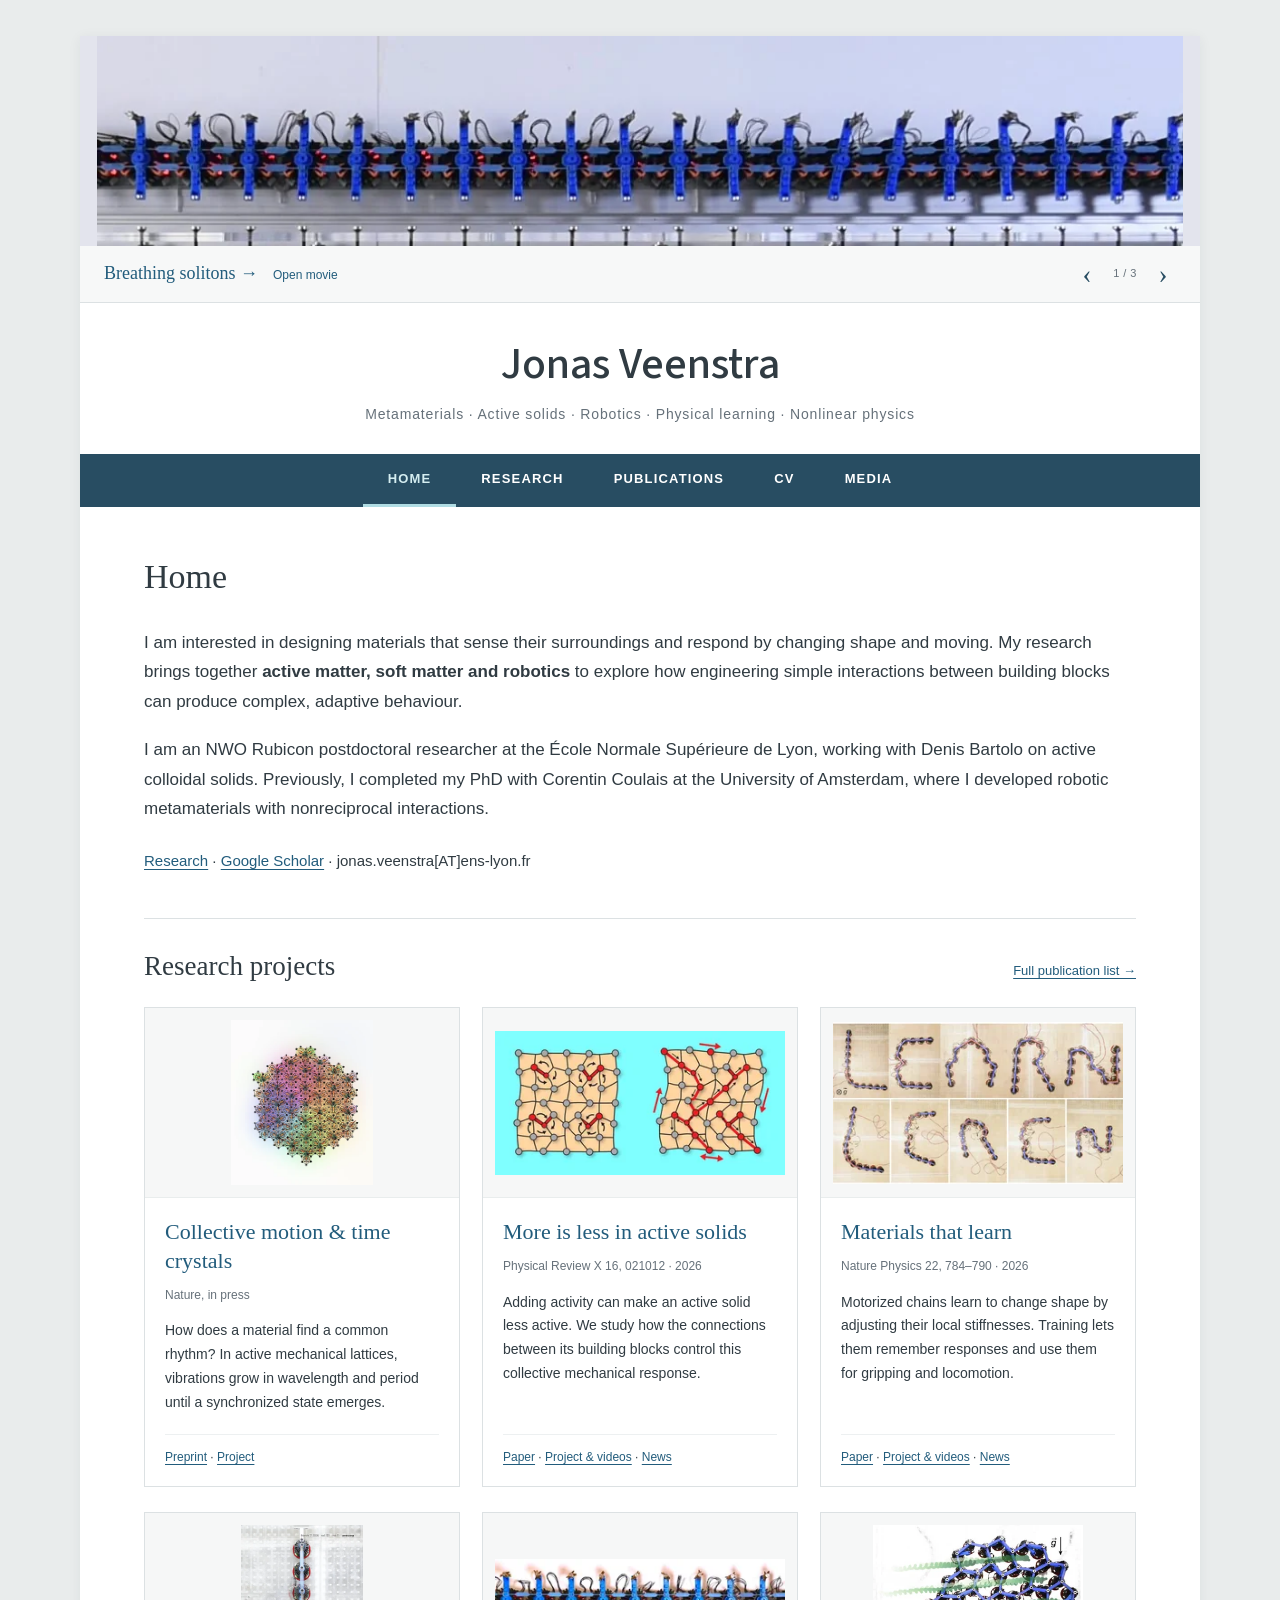
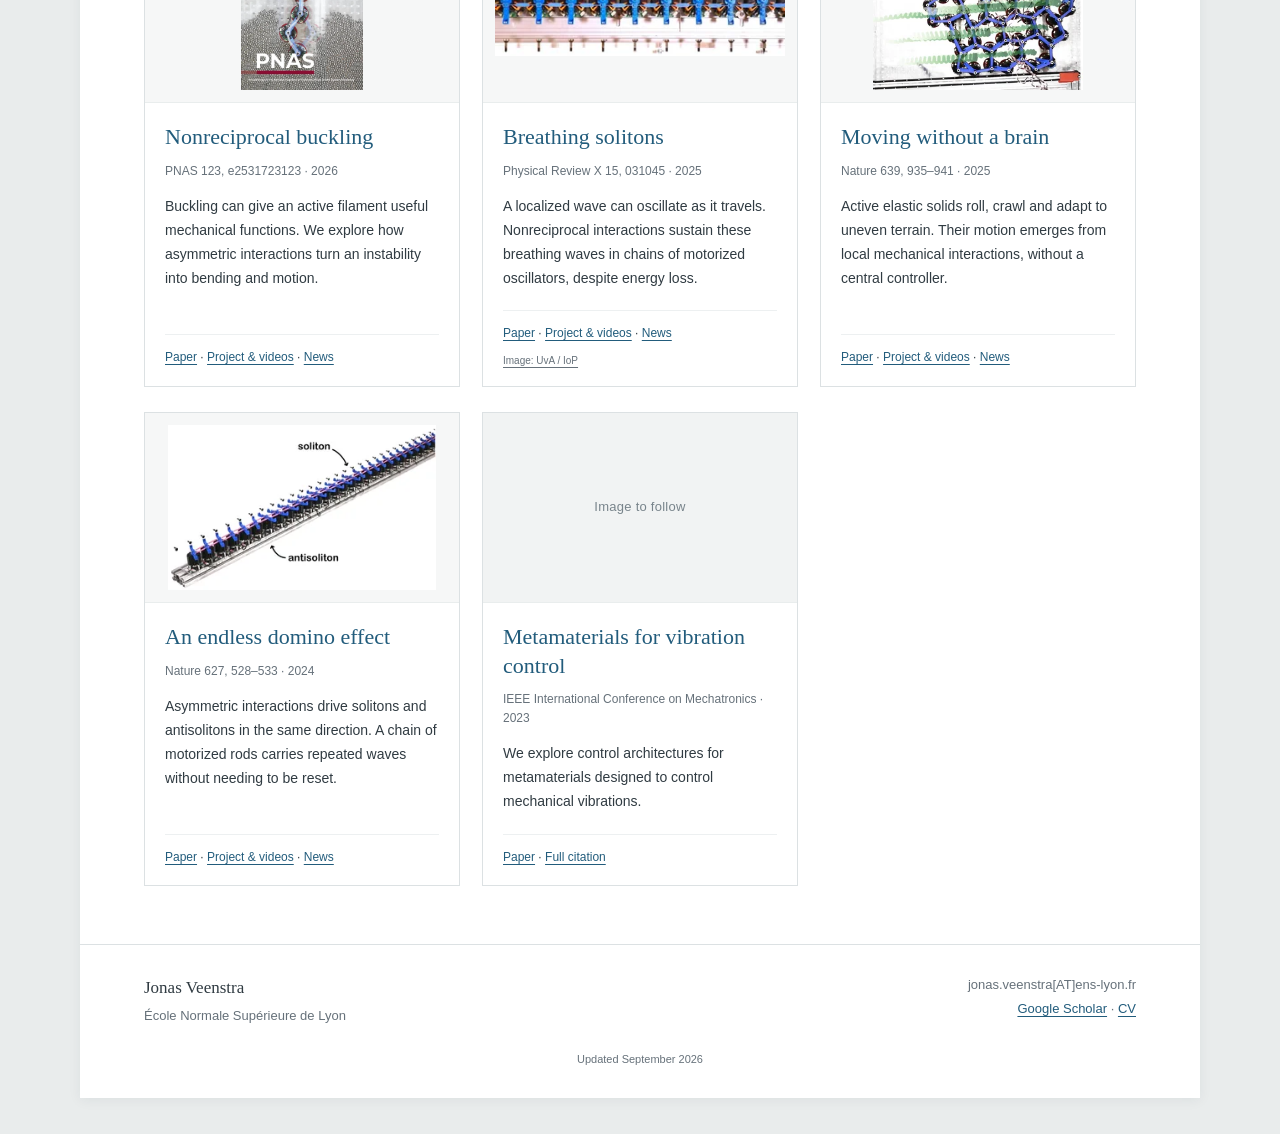
==== index.html @ e503fff6 "Tighten and sharpen wave banner movie" ====
<!doctype html>
<html lang="en"><head><meta charset="utf-8"><meta name="viewport" content="width=device-width, initial-scale=1">
<title>Home | Jonas Veenstra</title><meta name="description" content="Jonas Veenstra is a physicist studying active matter, robotic metamaterials and nonlinear dynamics at ENS de Lyon.">
<meta name="theme-color" content="#284d62"><link rel="icon" href="assets/favicon.svg" type="image/svg+xml">
<link rel="stylesheet" href="style.css?v=1c53dc3c79d3"><script src="site.js?v=1a8204d009c3" defer></script></head>
<body><a class="skip-link" href="#main">Skip to content</a><div class="site">
<header><div class="project-banner" role="region" aria-roledescription="carousel" aria-label="Featured research" data-interval="12000">
      <div class="banner-slides" id="banner-slides" aria-live="off"><figure class="banner-slide" data-project="breathers" role="group" aria-roledescription="slide" aria-label="1 of 3: Breathing solitons">
          <div class="banner-media banner-media--wave"><img src="assets/thumbnails/banners/breathing-wave-right-1076.webp?v=4c392d113205" alt="A breathing wave travelling to the right along a chain of blue motorized rods" loading="eager"><video class="banner-video" data-src="assets/banners/breathing-wave-right.mp4?v=f2841c7b9583" muted loop playsinline preload="none" poster="assets/thumbnails/banners/breathing-wave-right-1076.webp?v=4c392d113205" aria-hidden="true" tabindex="-1"></video></div>
          <figcaption><a href="research.html#breathers">Breathing solitons</a><span aria-hidden="true"> →</span><a href="assets/banners/breathing-wave-right.mp4?v=f2841c7b9583" class="banner-file">Open movie</a></figcaption>
        </figure><figure class="banner-slide" data-project="time-crystals" role="group" aria-roledescription="slide" aria-label="2 of 3: Collective motion &amp; time crystals" hidden>
          <div class="banner-media banner-media--cover"><img src="assets/thumbnails/banners/wave-coarsening-trimmed-1120.webp?v=98ebcd9443e7" alt="Waves of collective deformation moving across an illuminated active lattice" loading="lazy"><video class="banner-video" data-src="assets/banners/wave-coarsening-trimmed.mp4?v=a3f402a8755f" muted loop playsinline preload="none" poster="assets/thumbnails/banners/wave-coarsening-trimmed-1120.webp?v=98ebcd9443e7" aria-hidden="true" tabindex="-1"></video></div>
          <figcaption><a href="research.html#time-crystals">Collective motion &amp; time crystals</a><span aria-hidden="true"> →</span><a href="assets/banners/wave-coarsening-trimmed.mp4?v=a3f402a8755f" class="banner-file">Open movie</a></figcaption>
        </figure><figure class="banner-slide" data-project="locomotion" role="group" aria-roledescription="slide" aria-label="3 of 3: Adaptive locomotion of active solids" hidden>
          <div class="banner-media banner-media--cover"><img src="assets/thumbnails/banners/active-solid-negative-1120.webp?v=6f1ea42bc66b" alt="Compression of a two-dimensional active elastic lattice with negative nonreciprocity" loading="lazy"><video class="banner-video" data-src="assets/banners/active-solid-negative.mp4?v=6a26c4208b7d" muted loop playsinline preload="none" poster="assets/thumbnails/banners/active-solid-negative-1120.webp?v=6f1ea42bc66b" aria-hidden="true" tabindex="-1"></video></div>
          <figcaption><a href="research.html#locomotion">Adaptive locomotion of active solids</a><span aria-hidden="true"> →</span><a href="assets/banners/active-solid-negative.mp4?v=6a26c4208b7d" class="banner-file">Open movie</a></figcaption>
        </figure></div>
      <div class="banner-controls" hidden>
        <button class="banner-previous" type="button" aria-label="Previous research banner">‹</button>
        <span class="banner-count" aria-hidden="true">1 / 3</span>
        <button class="banner-next" type="button" aria-label="Next research banner">›</button>
      </div>
    </div><div class="identity"><a class="site-title" href="index.html">Jonas Veenstra</a><p>Metamaterials · Active solids · Robotics · Physical learning · Nonlinear physics</p>
<div class="font-preview" hidden role="group" aria-labelledby="font-preview-label">
<p id="font-preview-label">Choose a font to preview your name</p>
<div class="font-options">
<button type="button" data-font-option="source-sans-3" aria-pressed="true"><span class="font-sample">Jonas Veenstra</span><span class="font-label">Source Sans 3 · Clean sans</span></button>
<button type="button" data-font-option="manrope" aria-pressed="false"><span class="font-sample">Jonas Veenstra</span><span class="font-label">Manrope · Geometric sans</span></button>
<button type="button" data-font-option="lora" aria-pressed="false"><span class="font-sample">Jonas Veenstra</span><span class="font-label">Lora · Contemporary serif</span></button>
</div></div></div>
<nav aria-label="Main navigation"><a href="index.html" aria-current="page">Home</a><a href="research.html">Research</a><a href="publications.html">Publications</a><a href="cv.html">CV</a><a href="media.html">Media</a></nav></header>
<main id="main" tabindex="-1"><h1>Home</h1><div class="intro">
<p data-edition-text="introduction">I am interested in designing materials that sense their surroundings and respond by changing shape and moving. My research brings together <strong>active matter, soft matter and robotics</strong> to explore how engineering simple interactions between building blocks can produce complex, adaptive behaviour.</p>
<p>I am an NWO Rubicon postdoctoral researcher at the École Normale Supérieure de Lyon, working with Denis Bartolo on active colloidal solids. Previously, I completed my PhD with Corentin Coulais at the University of Amsterdam, where I developed robotic metamaterials with nonreciprocal interactions.</p>
<p class="inline-links"><a href="research.html">Research</a> · <a href="https://scholar.google.com/citations?user=sE3V6EUAAAAJ&amp;hl=en">Google Scholar</a> · <span class="contact-email">jonas.veenstra[AT]ens-lyon.fr</span></p></div>
<section class="home-research" id="projects" aria-labelledby="projects-heading"><div class="projects-heading"><h2 id="projects-heading">Research projects</h2><p><a href="publications.html">Full publication list →</a></p></div><div class="project-tiles"><article class="project-tile" aria-labelledby="tile-time-crystals">
          <div class="project-tile-image"><img alt="An experimental active lattice with coloured illumination" loading="lazy" decoding="async" src="assets/thumbnails/time-crystal-320.webp?v=6c1e91f1b118" srcset="assets/thumbnails/time-crystal-320.webp?v=6c1e91f1b118 320w, assets/thumbnails/time-crystal-640.webp?v=80c811ac9583 640w" sizes="(max-width: 560px) calc(100vw - 72px), (max-width: 800px) calc((100vw - 134px) / 2), (max-width: 1000px) calc((100vw - 202px) / 2), 290px" width="1038" height="1202"></div><div class="project-tile-content">
            <h3 id="tile-time-crystals"><a href="research.html#time-crystals">Collective motion &amp; time crystals</a></h3>
            <p class="project-tile-venue">Nature, in press</p>
            <p class="project-tile-summary">How does a material find a common rhythm? In active mechanical lattices, vibrations grow in wavelength and period until a synchronized state emerges.</p>
            <div class="project-tile-footer"><p class="project-tile-links"><a href="https://arxiv.org/abs/2508.20052">Preprint</a><span aria-hidden="true"> · </span><a href="research.html#time-crystals">Project</a></p></div>
          </div></article><article class="project-tile" aria-labelledby="tile-connectivity">
          <div class="project-tile-image"><img alt="Two elastic networks with different arrangements of active connections" loading="lazy" decoding="async" src="assets/thumbnails/connectivity-320.webp?v=67d8f92da219" srcset="assets/thumbnails/connectivity-320.webp?v=67d8f92da219 320w, assets/thumbnails/connectivity-640.webp?v=f64f15166ea6 640w" sizes="(max-width: 560px) calc(100vw - 72px), (max-width: 800px) calc((100vw - 134px) / 2), (max-width: 1000px) calc((100vw - 202px) / 2), 290px" width="1000" height="494"></div><div class="project-tile-content">
            <h3 id="tile-connectivity"><a href="research.html#connectivity">More is less in active solids</a></h3>
            <p class="project-tile-venue">Physical Review X 16, 021012 · 2026</p>
            <p class="project-tile-summary">Adding activity can make an active solid less active. We study how the connections between its building blocks control this collective mechanical response.</p>
            <div class="project-tile-footer"><p class="project-tile-links"><a href="https://doi.org/10.1103/flhb-kjyd">Paper</a><span aria-hidden="true"> · </span><a href="research.html#connectivity">Project &amp; videos</a><span aria-hidden="true"> · </span><a href="https://physics.aps.org/articles/v19/49">News</a></p></div>
          </div></article><article class="project-tile" aria-labelledby="tile-learning">
          <div class="project-tile-image"><img alt="Motorized chains trained to form the letters in LEARN" loading="lazy" decoding="async" src="assets/thumbnails/learning-320.webp?v=35b6fd316eeb" srcset="assets/thumbnails/learning-320.webp?v=35b6fd316eeb 320w, assets/thumbnails/learning-640.webp?v=5d6ec0f39a06 640w" sizes="(max-width: 560px) calc(100vw - 72px), (max-width: 800px) calc((100vw - 134px) / 2), (max-width: 1000px) calc((100vw - 202px) / 2), 290px" width="1834" height="1028"></div><div class="project-tile-content">
            <h3 id="tile-learning"><a href="research.html#learning">Materials that learn</a></h3>
            <p class="project-tile-venue">Nature Physics 22, 784–790 · 2026</p>
            <p class="project-tile-summary">Motorized chains learn to change shape by adjusting their local stiffnesses. Training lets them remember responses and use them for gripping and locomotion.</p>
            <div class="project-tile-footer"><p class="project-tile-links"><a href="https://www.nature.com/articles/s41567-026-03226-2">Paper</a><span aria-hidden="true"> · </span><a href="research.html#learning">Project &amp; videos</a><span aria-hidden="true"> · </span><a href="https://iop.uva.nl/content/news/2026/04/materials-that-learn-to-change-shape.html">News</a></p></div>
          </div></article><article class="project-tile" aria-labelledby="tile-filaments">
          <div class="project-tile-image"><img alt="PNAS cover showing a motorized filament moving through ball bearings" loading="lazy" decoding="async" src="assets/thumbnails/filaments-320.webp?v=9f6accb31b4f" srcset="assets/thumbnails/filaments-320.webp?v=9f6accb31b4f 320w, assets/thumbnails/filaments-640.webp?v=1902469bf232 640w" sizes="(max-width: 560px) calc(100vw - 72px), (max-width: 800px) calc((100vw - 134px) / 2), (max-width: 1000px) calc((100vw - 202px) / 2), 290px" width="807" height="1088"></div><div class="project-tile-content">
            <h3 id="tile-filaments"><a href="research.html#filaments">Nonreciprocal buckling</a></h3>
            <p class="project-tile-venue">PNAS 123, e2531723123 · 2026</p>
            <p class="project-tile-summary">Buckling can give an active filament useful mechanical functions. We explore how asymmetric interactions turn an instability into bending and motion.</p>
            <div class="project-tile-footer"><p class="project-tile-links"><a href="https://www.pnas.org/doi/10.1073/pnas.2531723123">Paper</a><span aria-hidden="true"> · </span><a href="research.html#filaments">Project &amp; videos</a><span aria-hidden="true"> · </span><a href="https://www.uva.nl/en/shared-content/subsites/institute-of-physics/en/news/2026/04/materials---but-not-as-we-know-them.html">News</a></p></div>
          </div></article><article class="project-tile" aria-labelledby="tile-breathers">
          <div class="project-tile-image"><img alt="Close-up of blue motorized oscillators coupled by elastic bands" loading="lazy" decoding="async" src="assets/thumbnails/projects/breathers-oscillators-320.webp?v=586ec770f4ed" srcset="assets/thumbnails/projects/breathers-oscillators-320.webp?v=586ec770f4ed 320w, assets/thumbnails/projects/breathers-oscillators-640.webp?v=e9a306cfba60 640w" sizes="(max-width: 560px) calc(100vw - 72px), (max-width: 800px) calc((100vw - 134px) / 2), (max-width: 1000px) calc((100vw - 202px) / 2), 290px" width="1200" height="402"></div><div class="project-tile-content">
            <h3 id="tile-breathers"><a href="research.html#breathers">Breathing solitons</a></h3>
            <p class="project-tile-venue">Physical Review X 15, 031045 · 2025</p>
            <p class="project-tile-summary">A localized wave can oscillate as it travels. Nonreciprocal interactions sustain these breathing waves in chains of motorized oscillators, despite energy loss.</p>
            <div class="project-tile-footer"><p class="project-tile-links"><a href="https://doi.org/10.1103/nrv2-9h8z">Paper</a><span aria-hidden="true"> · </span><a href="research.html#breathers">Project &amp; videos</a><span aria-hidden="true"> · </span><a href="https://iop.uva.nl/content/news/2025/08/the-wave-that-keeps-on-breathing.html">News</a></p><p class="project-tile-credit"><a href="https://iop.uva.nl/content/news/2025/08/the-wave-that-keeps-on-breathing.html">Image: UvA / IoP</a></p></div>
          </div></article><article class="project-tile" aria-labelledby="tile-locomotion">
          <div class="project-tile-image"><img alt="An active elastic lattice rolling on a treadmill" loading="lazy" decoding="async" src="assets/thumbnails/locomotion-320.webp?v=0b27184128f4" srcset="assets/thumbnails/locomotion-320.webp?v=0b27184128f4 320w, assets/thumbnails/locomotion-640.webp?v=d2872f48b293 640w" sizes="(max-width: 560px) calc(100vw - 72px), (max-width: 800px) calc((100vw - 134px) / 2), (max-width: 1000px) calc((100vw - 202px) / 2), 290px" width="1188" height="936"></div><div class="project-tile-content">
            <h3 id="tile-locomotion"><a href="research.html#locomotion">Moving without a brain</a></h3>
            <p class="project-tile-venue">Nature 639, 935–941 · 2025</p>
            <p class="project-tile-summary">Active elastic solids roll, crawl and adapt to uneven terrain. Their motion emerges from local mechanical interactions, without a central controller.</p>
            <div class="project-tile-footer"><p class="project-tile-links"><a href="https://www.nature.com/articles/s41586-025-08646-3">Paper</a><span aria-hidden="true"> · </span><a href="research.html#locomotion">Project &amp; videos</a><span aria-hidden="true"> · </span><a href="https://www.uva.nl/en/shared-content/subsites/institute-of-physics/en/news/2025/03/odd-objects-that-adapt-and-move-without-a-brain.html">News</a></p></div>
          </div></article><article class="project-tile" aria-labelledby="tile-solitons">
          <div class="project-tile-image"><img alt="An angled mechanical chain supporting a soliton and an antisoliton" loading="lazy" decoding="async" src="assets/thumbnails/solitons-320.webp?v=86b304f82339" srcset="assets/thumbnails/solitons-320.webp?v=86b304f82339 320w, assets/thumbnails/solitons-640.webp?v=4370d4c3da9c 640w" sizes="(max-width: 560px) calc(100vw - 72px), (max-width: 800px) calc((100vw - 134px) / 2), (max-width: 1000px) calc((100vw - 202px) / 2), 290px" width="2270" height="1394"></div><div class="project-tile-content">
            <h3 id="tile-solitons"><a href="research.html#solitons">An endless domino effect</a></h3>
            <p class="project-tile-venue">Nature 627, 528–533 · 2024</p>
            <p class="project-tile-summary">Asymmetric interactions drive solitons and antisolitons in the same direction. A chain of motorized rods carries repeated waves without needing to be reset.</p>
            <div class="project-tile-footer"><p class="project-tile-links"><a href="https://www.nature.com/articles/s41586-024-07097-6">Paper</a><span aria-hidden="true"> · </span><a href="research.html#solitons">Project &amp; videos</a><span aria-hidden="true"> · </span><a href="https://iop.uva.nl/content/news/2024/03/an-endless-domino-effect.html">News</a></p></div>
          </div></article><article class="project-tile" aria-labelledby="tile-vibration-control">
          <div class="project-tile-image project-tile-placeholder"><span>Image to follow</span></div><div class="project-tile-content">
            <h3 id="tile-vibration-control"><a href="publications.html#vibration-control">Metamaterials for vibration control</a></h3>
            <p class="project-tile-venue">IEEE International Conference on Mechatronics · 2023</p>
            <p class="project-tile-summary">We explore control architectures for metamaterials designed to control mechanical vibrations.</p>
            <div class="project-tile-footer"><p class="project-tile-links"><a href="https://doi.org/10.1109/ICM54990.2023.10101931">Paper</a><span aria-hidden="true"> · </span><a href="publications.html#vibration-control">Full citation</a></p></div>
          </div></article></div></section></main>
<footer><div><strong>Jonas Veenstra</strong><br>École Normale Supérieure de Lyon</div>
<div>jonas.veenstra[AT]ens-lyon.fr<br><a href="https://scholar.google.com/citations?user=sE3V6EUAAAAJ&amp;hl=en">Google Scholar</a> <span aria-hidden="true">·</span> <a href="cv.html">CV</a></div>
<p class="updated">Updated September 2026</p></footer></div></body></html>
---- style.css ----
:root{--ink:#303b42;--muted:#66717a;--blue:#284d62;--link:#225c7c;--line:#dce1e3;--paper:#fff;--surround:#e9ecec}
*{box-sizing:border-box}html{scroll-behavior:smooth}body{margin:0;background:var(--surround);color:var(--ink);font-family:Arial,Helvetica,sans-serif;font-size:17px;line-height:1.75}a{color:var(--link);text-underline-offset:3px;text-decoration-thickness:1px}a:hover{color:#153e55;text-decoration:underline}a:focus-visible,button:focus-visible,summary:focus-visible{outline:3px solid #d39645;outline-offset:5px}img{max-width:100%;height:auto}button{font:inherit;cursor:pointer}h1,h2,h3,h4{font-family:Georgia,'Times New Roman',serif;font-weight:400;line-height:1.3;color:var(--ink)}h1{font-size:34px;margin:0 0 28px}h2{font-size:27px;margin:0 0 22px}h3{font-size:21px;margin:0 0 10px}h4{font-size:18px}p{margin:0 0 18px}strong{font-weight:600}section{margin-top:44px}ul,ol{padding-left:24px}figure{margin:0}.site{max-width:1120px;margin:36px auto;background:var(--paper);box-shadow:0 2px 12px #142d3910}.identity{text-align:center;padding:33px 24px 27px}.site-title{font:42px/1.3 Georgia,'Times New Roman',serif;color:var(--ink);text-decoration:none}.identity p{font-size:14px;letter-spacing:.06em;color:var(--muted);margin:9px 0 0}.research-banner{height:180px;background:#fdfdfd url('assets/solitons.png') center 53%/100% auto no-repeat;border-bottom:1px solid #eff1f2}nav{display:flex;justify-content:center;gap:0;background:var(--blue);padding:0 20px}nav a{padding:14px 25px;color:#fff;text-decoration:none;font-size:13px;letter-spacing:.09em;text-transform:uppercase;font-weight:600;border-bottom:3px solid transparent}nav a:hover{color:#fff;background:#ffffff0d;text-decoration:none}nav a[aria-current=page]{border-bottom-color:#b0dce3;color:#d4edf0}main{padding:48px 64px 58px;min-height:480px}main:focus{outline:none}.intro{display:block}figcaption{font-size:12px;color:var(--muted);line-height:1.5;margin-top:9px}.inline-links{font-size:15px}.intro .inline-links{margin-top:24px}.home-research{padding-top:30px;border-top:1px solid var(--line)}.research-grid{display:grid;grid-template-columns:repeat(3,1fr);gap:28px}.research-grid img{width:100%;height:166px;object-fit:contain;display:block;margin-bottom:18px}.research-grid a{text-decoration:none}.research-grid h3{font-size:20px;color:var(--link)}.research-grid p{font-size:14px;line-height:1.65}.recent-list{list-style:none;padding:0}.recent-list li{padding:13px 0;border-bottom:1px solid var(--line);font-size:16px}.muted{color:var(--muted)}.small{font-size:14px}.lead{font-size:20px;line-height:1.65;max-width:800px}.jump-links{display:flex;flex-wrap:wrap;gap:8px 22px;padding:18px 0 28px;font-size:14px}.project{border-top:1px solid var(--line);padding-top:32px;margin-top:26px;scroll-margin-top:24px}.project-intro{display:grid;grid-template-columns:1fr 260px;gap:32px;align-items:start}.project-image{width:100%;max-height:225px;object-fit:contain}.project p{font-size:16px}.project .small{font-size:14px}.video-block{max-width:680px;margin:26px 0}.video-shell{position:relative;aspect-ratio:16/9;background:#172026;overflow:hidden}.video-shell img{width:100%;height:100%;object-fit:cover;display:block}.video-play{position:absolute;inset:0;border:0;background:linear-gradient(transparent 50%,#0008);color:white;display:flex;align-items:center;justify-content:center;flex-direction:column;gap:13px}.video-play span:first-child{display:grid;place-items:center;background:#183849e8;border:1px solid #fff9;border-radius:50%;width:64px;height:64px;font-size:23px;padding-left:4px}.video-play span:last-child{background:#17384bea;padding:2px 12px;font-size:13px;letter-spacing:.02em}.video-play:hover span:first-child{background:#225c7c}.video-shell video{display:block;width:100%;height:100%;object-fit:contain}.video-shell iframe{width:100%;height:100%;border:0}.video-play[hidden]{display:none}details{border-top:1px solid var(--line);margin-top:16px;font-size:14px}summary{padding:12px 0;cursor:pointer;color:var(--link);font-weight:600}details[open]{padding-bottom:8px}.coverage{margin-top:0;line-height:1.65}.coverage li{margin-bottom:8px}.movie-grid{display:grid;grid-template-columns:1fr 1fr;gap:20px}.movie h4{font-size:17px;margin:12px 0}.movie video{display:block;width:100%;aspect-ratio:16/9;background:#18252b}.movie .small{margin:8px 0}.publication-list{list-style:none;padding:0;margin:0}.publication-list>li{border-bottom:1px solid var(--line);padding:0 0 28px;margin-bottom:28px;scroll-margin-top:24px}.publication-list h3{font-size:21px}.publication-list p{font-size:15px;line-height:1.65;margin:5px 0}.publication-list details{border:0;margin-top:4px}.publication-list summary{padding:5px 0}.page-heading{display:flex;justify-content:space-between;align-items:start;gap:20px}.print-button{border:1px solid #a9bac4;background:#fff;color:var(--link);font-size:13px;padding:8px 13px;border-radius:2px}.timeline{display:grid;grid-template-columns:120px 1fr;gap:22px 20px;margin:0}.timeline dt{color:var(--muted);font-size:15px;padding-top:2px}.timeline dd{margin:0}.timeline h3{font-size:19px;margin-bottom:5px}.timeline p{font-size:15px;margin-bottom:5px}.timeline dd h3:not(:first-child){margin-top:16px}.timeline a{font-size:14px}.plain-list{list-style:none;padding:0}.plain-list li{margin:7px 0;font-size:15px}.media-videos{display:grid;grid-template-columns:1fr 1fr;gap:28px}.media-videos .video-block{margin:0}.media-videos article>p{margin-top:8px}.radio{padding:22px 26px;background:#f1f5f6;border-left:3px solid #7195a8}.radio p:last-child{margin-bottom:0}.eyebrow{text-transform:uppercase;font-size:11px;letter-spacing:.08em;color:var(--muted)}.year-label{margin:28px 0 18px}.press-list{list-style:none;padding:0}.press-list li{padding:12px 0;border-bottom:1px solid var(--line)}.press-list span{display:block;font-size:13px;color:var(--muted)}footer{border-top:1px solid var(--line);padding:28px 64px;display:grid;grid-template-columns:1fr 1fr;gap:20px;font-size:13px;line-height:1.8;color:var(--muted)}footer>div:nth-child(2){text-align:right}footer strong{font-family:Georgia,serif;font-size:17px;font-weight:400;color:var(--ink)}footer .updated{grid-column:1/-1;text-align:center;font-size:11px;margin:3px 0 0}.skip-link{position:absolute;left:20px;top:-80px;padding:10px 20px;background:white;z-index:20}.skip-link:focus{top:10px}[hidden]{display:none!important}
@media(max-width:800px){.site{margin:0 auto}.research-banner{height:140px}.identity{padding:27px 16px 23px}.site-title{font-size:36px}nav{padding:0 7px}nav a{padding:13px 17px;font-size:12px}main{padding:34px 30px 44px}.research-grid{gap:18px}.research-grid img{height:140px}.project-intro{grid-template-columns:1fr 180px;gap:22px}footer{padding:26px 30px}}
@media(max-width:560px){body{font-size:16px}.research-banner{height:115px;background-size:125% auto}.site-title{font-size:33px}.identity p{font-size:11px;letter-spacing:.04em}nav{flex-wrap:wrap}nav a{padding:12px 10px;font-size:11px;letter-spacing:.04em}main{padding:30px 23px 40px}h1{font-size:29px;margin-bottom:22px}h2{font-size:25px}.intro{display:block}.research-grid{grid-template-columns:1fr;gap:22px}.research-grid article{display:grid;grid-template-columns:1fr}.research-grid img{height:195px}.research-grid p{font-size:15px}.project-intro{grid-template-columns:1fr}.project-image{max-height:210px}.project .video-block{margin-top:22px}.movie-grid,.media-videos{grid-template-columns:1fr}.lead{font-size:18px}.timeline{grid-template-columns:84px 1fr;gap:24px 12px}.timeline dt{font-size:13px}.timeline h3{font-size:18px}.page-heading{flex-wrap:wrap;gap:0;margin-bottom:24px}.page-heading h1{width:100%;margin-bottom:14px}.radio{padding:20px}footer{grid-template-columns:1fr;padding:26px 23px;gap:15px}footer>div:nth-child(2){text-align:left}footer .updated{text-align:left}section{margin-top:35px}}
@media(prefers-reduced-motion:reduce){html{scroll-behavior:auto}}
@media print{body{background:white;font-size:11pt}.site{box-shadow:none;margin:0;max-width:none}.research-banner,nav,.print-button,.skip-link,footer,.video-block{display:none!important}.identity{padding:0 0 20px}.site-title{font-size:24pt}.identity p{font-size:10pt}main{padding:0;min-height:0}h1{font-size:20pt}h2{font-size:16pt;break-after:avoid}h3{font-size:13pt}section{margin-top:22px}a{color:inherit}.timeline{gap:13px 20px}.timeline dd{break-inside:avoid}.timeline dt,.timeline p{font-size:10pt}.page-heading{margin:0}.lead{font-size:12pt}}

/* A quiet explanation and an escape hatch to the stable academic edition. */
.edition-note{grid-column:1/-1;text-align:center;font-size:12px;margin:0;color:var(--muted)}
@media(max-width:560px){.edition-note{text-align:left}}

/* Project imagery stays separate from the name and academic navigation. */
.project-banner{position:relative;background:#f7f8f8;border-bottom:1px solid var(--line)}
.banner-media{position:relative;height:210px;overflow:hidden;background:#e3e4ed}
.banner-media img,.banner-media video{position:absolute;inset:0;display:block;width:100%;height:100%;object-fit:cover}
.banner-media--wave img,.banner-media--wave video{object-fit:contain}
.banner-slide figcaption{margin:0;min-height:56px;padding:14px 24px;font:18px/1.5 Georgia,'Times New Roman',serif;color:var(--link)}
.banner-slide figcaption a{text-decoration:none}
.banner-slide figcaption a:hover{text-decoration:underline}
.is-enhanced .banner-slide figcaption{padding-right:140px}
.banner-controls{position:absolute;right:19px;bottom:0;height:56px;display:flex;gap:4px;align-items:center;color:var(--muted)}
.banner-controls button{display:grid;place-items:center;min-width:36px;min-height:36px;padding:0 8px;background:transparent;border:1px solid transparent;border-radius:2px;color:var(--blue);line-height:1}
.banner-controls button:hover{background:#e9eff1;border-color:#d5dfe3}
.banner-previous,.banner-next{font-family:Georgia,serif!important;font-size:27px!important}
.banner-count{font-size:11px;min-width:32px;text-align:center;letter-spacing:.04em}
.is-enhanced .banner-slide:not([hidden]) .banner-media{animation:banner-appear .7s ease-out}
@keyframes banner-appear{from{opacity:.25}to{opacity:1}}
@media(max-width:800px){.banner-media{height:180px}.banner-slide figcaption{font-size:16px;padding-left:22px}}
@media(max-width:560px){.banner-media{height:145px}.banner-media--wave img,.banner-media--wave video{object-fit:cover}.banner-slide figcaption{font-size:16px;min-height:48px;padding:11px 20px}.is-enhanced .banner-slide figcaption{padding-right:20px}.is-enhanced{padding-bottom:42px}.banner-controls{height:42px;right:14px;left:14px;justify-content:flex-end}.banner-controls button{min-height:38px;min-width:38px}}
@media(prefers-reduced-motion:reduce){.is-enhanced .banner-slide:not([hidden]) .banner-media{animation:none}}
@media print{.project-banner{display:none!important}}

/* An image and a short publication story for each project. */
.projects-heading{display:flex;align-items:baseline;justify-content:space-between;gap:16px;margin-bottom:23px}
.projects-heading h2,.projects-heading p{margin:0}
.projects-heading p{font-size:13px;flex-shrink:0}
.project-tiles{display:grid;grid-template-columns:repeat(3,minmax(0,1fr));gap:25px 22px;align-items:stretch}
.project-tile{display:flex;flex-direction:column;min-width:0;border:1px solid var(--line);background:#fff}
.project-tile-image{height:190px;background:#f6f7f7;display:flex;align-items:center;justify-content:center;border-bottom:1px solid #e9eded;padding:12px}
.project-tile-image img{display:block;width:100%;height:100%;object-fit:contain}
.project-tile-placeholder{color:#78848b;font-size:13px;letter-spacing:.02em;background:#f1f3f3}
.project-tile-content{padding:20px 20px 17px;display:flex;flex-direction:column;flex:1}
.project-tile h3{font-size:22px;line-height:1.3;margin:0 0 10px}
.project-tile h3 a{text-decoration:none}
.project-tile h3 a:hover{text-decoration:underline}
.project-tile-venue{color:var(--muted);font-size:12px;line-height:1.55;margin:0 0 15px}
.project-tile-summary{font-size:14px;line-height:1.7;margin:0 0 20px}
.project-tile-footer{margin-top:auto;padding-top:12px;border-top:1px solid #edf0f1}
.project-tile-links{font-size:12px;line-height:1.8;margin:0}
.project-tile-links a{white-space:nowrap}
.project-tile-credit{font-size:10px;line-height:1.6;margin:8px 0 0}
.project-tile-credit a{color:var(--muted)}
@media(max-width:1000px){.project-tiles{grid-template-columns:repeat(2,minmax(0,1fr))}.project-tile-image{height:205px}}
@media(max-width:560px){.projects-heading{display:block}.projects-heading p{margin-top:10px}.project-tiles{grid-template-columns:1fr;gap:24px}.project-tile-image{height:215px}.project-tile-content{padding:21px}.project-tile-summary{font-size:15px}.project-tile-venue,.project-tile-links{font-size:13px}}
@media print{.project-tiles{grid-template-columns:repeat(2,minmax(0,1fr))}.project-tile{break-inside:avoid}.project-tile-image{height:140px}.project-tile-summary{font-size:10pt}}

.banner-file{font:12px/1.5 Arial,Helvetica,sans-serif;white-space:nowrap;margin-left:15px}

/* Name font comparisons are available only in the design preview (?fonts=1). */
@font-face{font-family:'Source Sans 3';font-style:normal;font-weight:500;font-display:swap;src:url('assets/fonts/source-sans-3-latin.woff2') format('woff2')}
@font-face{font-family:'Manrope';font-style:normal;font-weight:500;font-display:swap;src:url('assets/fonts/manrope-latin.woff2') format('woff2')}
@font-face{font-family:'Lora';font-style:normal;font-weight:500;font-display:swap;src:url('assets/fonts/lora-latin.woff2') format('woff2')}
:root{--name-font:'Source Sans 3',Arial,sans-serif}
:root[data-name-font="manrope"]{--name-font:'Manrope',Arial,sans-serif}
:root[data-name-font="lora"]{--name-font:'Lora',Georgia,serif}
.site-title{font-family:var(--name-font);font-size:clamp(30px,7vw,44px);font-weight:500;line-height:1.3}
.font-preview{max-width:840px;margin:26px auto 0;padding-top:20px;border-top:1px solid var(--line)}
.identity .font-preview>p{font-size:12px;letter-spacing:0;margin:0 0 12px}
.font-options{display:grid;grid-template-columns:repeat(3,minmax(0,1fr));gap:12px}
.font-options button{padding:16px 10px 13px;background:#fff;border:1px solid #cad3d8;border-radius:3px;color:var(--ink)}
.font-options button:hover{background:#f5f8f9;border-color:#7195a8}
.font-options button[aria-pressed="true"]{border-color:var(--blue);background:#eef4f6;box-shadow:inset 0 0 0 1px var(--blue)}
.font-sample{display:block;font-size:27px;font-weight:500;line-height:1.4}
[data-font-option="source-sans-3"] .font-sample{font-family:'Source Sans 3',Arial,sans-serif}
[data-font-option="manrope"] .font-sample{font-family:'Manrope',Arial,sans-serif}
[data-font-option="lora"] .font-sample{font-family:'Lora',Georgia,serif}
.font-label{display:block;font:11px/1.5 Arial,Helvetica,sans-serif;color:var(--muted);margin-top:8px}
.course-list{font-size:15px;margin:12px 0 25px;padding-left:22px}
.course-list li{margin:6px 0}
.course-list span{color:var(--muted);white-space:nowrap}
.teaching h3{font-size:20px}
@media(max-width:800px){.font-sample{font-size:23px}}
@media(max-width:640px){.font-options{grid-template-columns:1fr;gap:8px}.font-options button{padding:12px}.font-sample{font-size:27px}.font-preview{max-width:340px}}
@media print{.font-preview{display:none!important}.site-title{font-size:24pt}.course-list{font-size:10pt}}

/* Reveal the movie's native proportions without replacing or restarting it.
   The hover-triggered fold uses the requested 0.5s timing in both directions. */
.project-banner{--banner-compact-height:210px;--banner-current-height:var(--banner-compact-height)}
.project-banner.is-expanded{--banner-current-height:var(--banner-expanded-height)}
.banner-media{height:var(--banner-current-height);transition:height .5s ease-in-out;will-change:height}
/* Keep the image width fixed throughout the height animation. Switching to
   contain here would shrink the movie first and create an unwanted zoom. */
.project-banner.is-expanded .banner-media img,.project-banner.is-expanded .banner-media video{object-fit:cover}
/* Compact cover banners crop around their centre; full-height frames have no crop. */
.banner-media--cover img,.banner-media--cover video{object-position:center center}
/* Very wide clips already fit vertically; reveal their sides without growing. */
.project-banner.is-expanded .banner-media--wide img,.project-banner.is-expanded .banner-media--wide video{object-fit:contain}
@media(max-width:800px){.project-banner{--banner-compact-height:180px}}
@media(max-width:560px){.project-banner{--banner-compact-height:145px}}

/* The CV research statement introduces the individual research projects. */
.research-statement{margin-top:0;max-width:850px}
.research-statement p:last-child{margin-bottom:0}
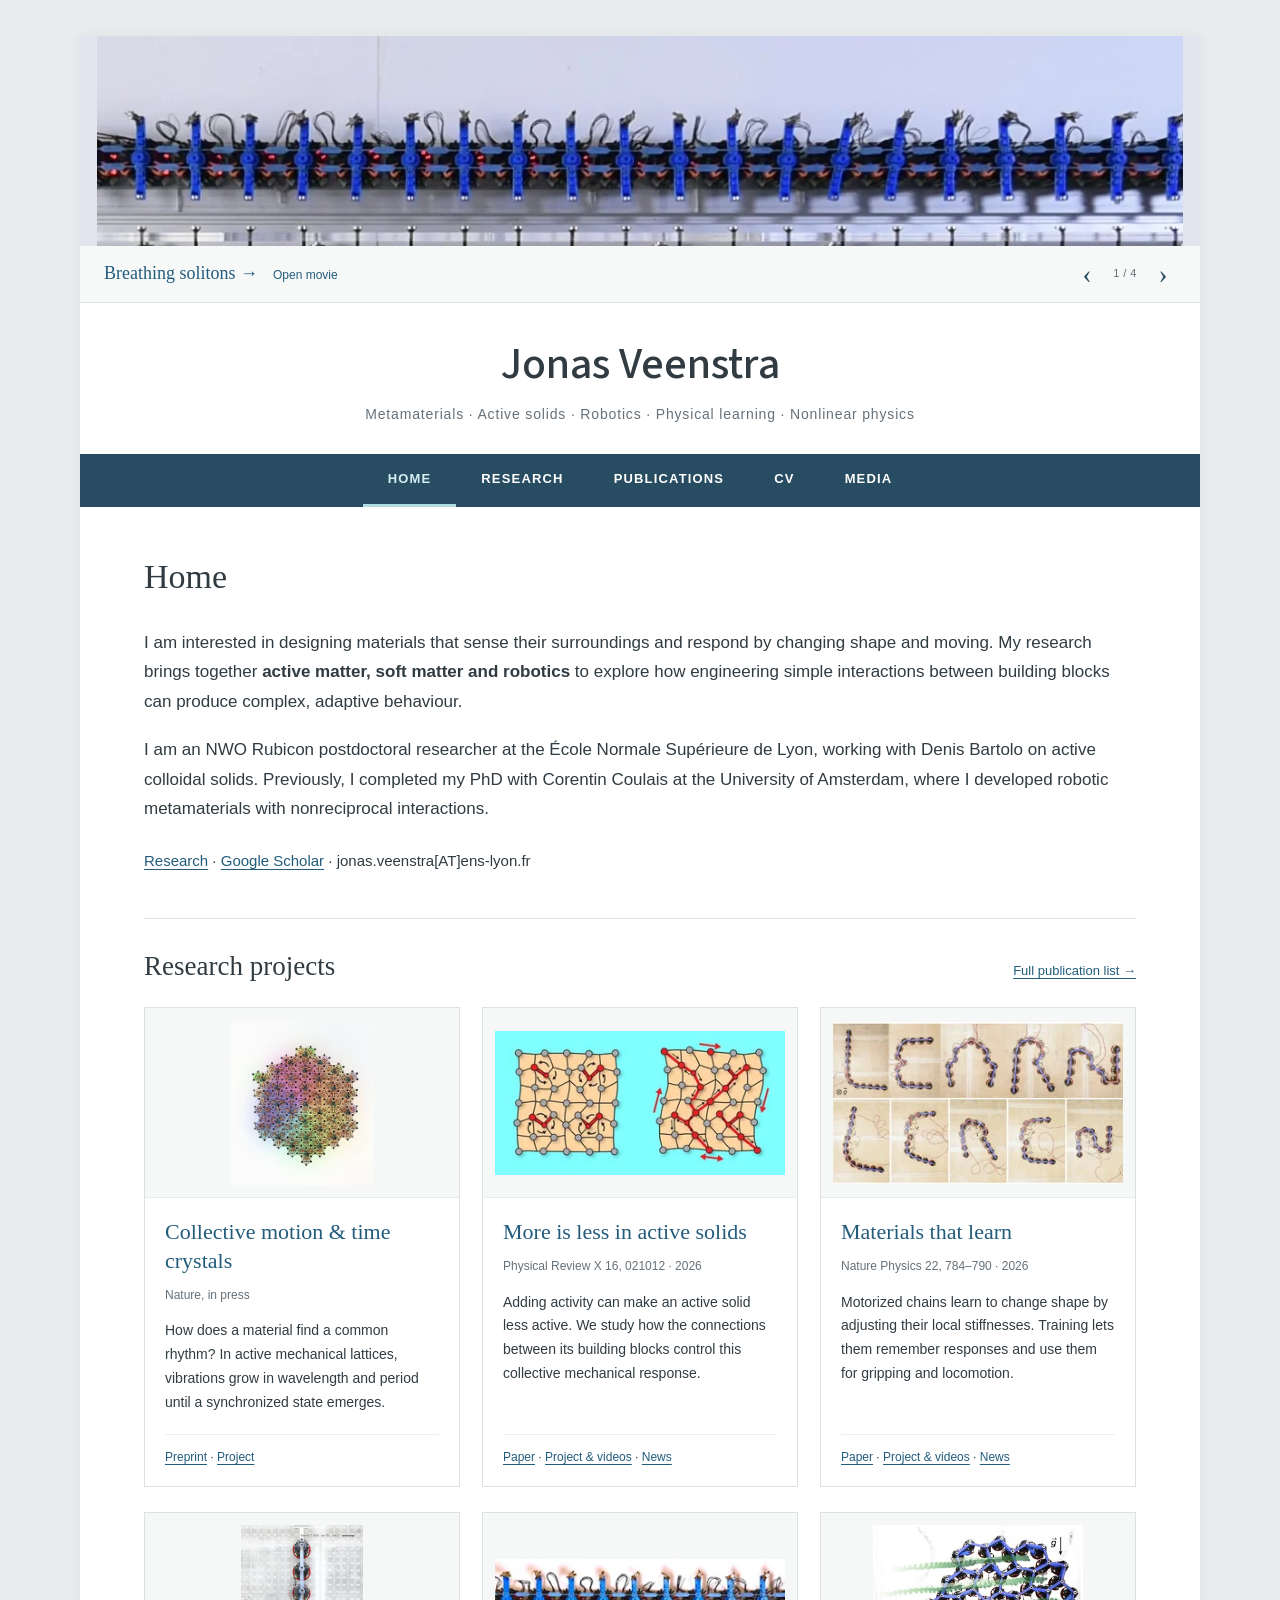
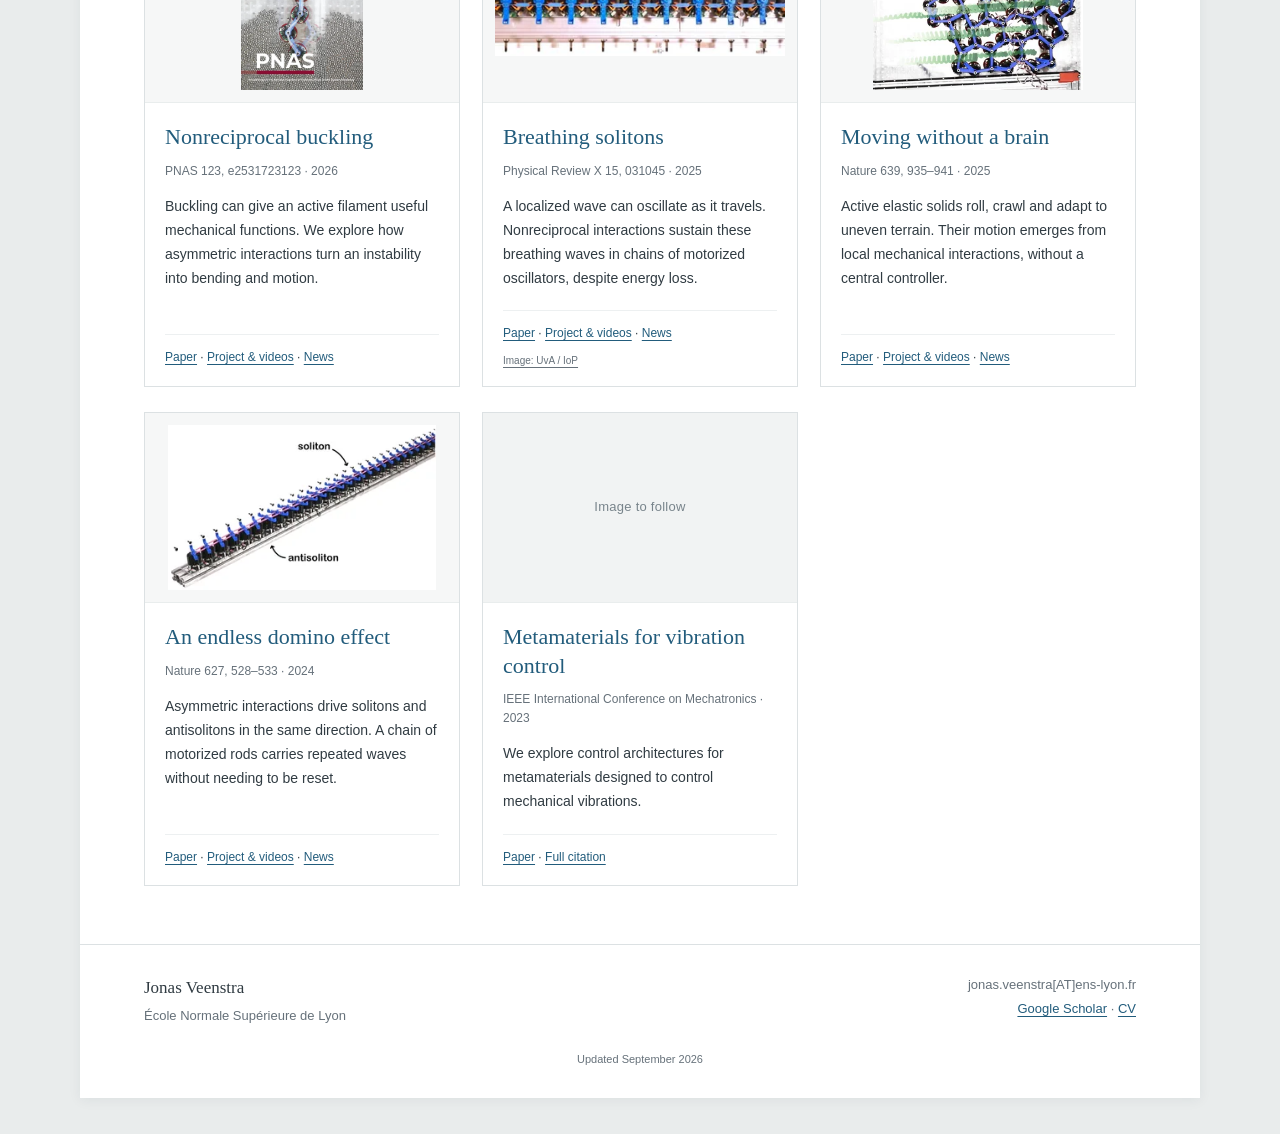
==== commit 57f0032f: "Add active-ring locomotion banner" ====
--- a/index.html
+++ b/index.html
@@ -5,19 +5,22 @@
 <link rel="stylesheet" href="style.css?v=1c53dc3c79d3"><script src="site.js?v=1a8204d009c3" defer></script></head>
 <body><a class="skip-link" href="#main">Skip to content</a><div class="site">
 <header><div class="project-banner" role="region" aria-roledescription="carousel" aria-label="Featured research" data-interval="12000">
-      <div class="banner-slides" id="banner-slides" aria-live="off"><figure class="banner-slide" data-project="breathers" role="group" aria-roledescription="slide" aria-label="1 of 3: Breathing solitons">
+      <div class="banner-slides" id="banner-slides" aria-live="off"><figure class="banner-slide" data-project="breathers" role="group" aria-roledescription="slide" aria-label="1 of 4: Breathing solitons">
           <div class="banner-media banner-media--wave"><img src="assets/thumbnails/banners/breathing-wave-right-1076.webp?v=4c392d113205" alt="A breathing wave travelling to the right along a chain of blue motorized rods" loading="eager"><video class="banner-video" data-src="assets/banners/breathing-wave-right.mp4?v=f2841c7b9583" muted loop playsinline preload="none" poster="assets/thumbnails/banners/breathing-wave-right-1076.webp?v=4c392d113205" aria-hidden="true" tabindex="-1"></video></div>
           <figcaption><a href="research.html#breathers">Breathing solitons</a><span aria-hidden="true"> →</span><a href="assets/banners/breathing-wave-right.mp4?v=f2841c7b9583" class="banner-file">Open movie</a></figcaption>
-        </figure><figure class="banner-slide" data-project="time-crystals" role="group" aria-roledescription="slide" aria-label="2 of 3: Collective motion &amp; time crystals" hidden>
+        </figure><figure class="banner-slide" data-project="time-crystals" role="group" aria-roledescription="slide" aria-label="2 of 4: Collective motion &amp; time crystals" hidden>
           <div class="banner-media banner-media--cover"><img src="assets/thumbnails/banners/wave-coarsening-trimmed-1120.webp?v=98ebcd9443e7" alt="Waves of collective deformation moving across an illuminated active lattice" loading="lazy"><video class="banner-video" data-src="assets/banners/wave-coarsening-trimmed.mp4?v=a3f402a8755f" muted loop playsinline preload="none" poster="assets/thumbnails/banners/wave-coarsening-trimmed-1120.webp?v=98ebcd9443e7" aria-hidden="true" tabindex="-1"></video></div>
           <figcaption><a href="research.html#time-crystals">Collective motion &amp; time crystals</a><span aria-hidden="true"> →</span><a href="assets/banners/wave-coarsening-trimmed.mp4?v=a3f402a8755f" class="banner-file">Open movie</a></figcaption>
-        </figure><figure class="banner-slide" data-project="locomotion" role="group" aria-roledescription="slide" aria-label="3 of 3: Adaptive locomotion of active solids" hidden>
-          <div class="banner-media banner-media--cover"><img src="assets/thumbnails/banners/active-solid-negative-1120.webp?v=6f1ea42bc66b" alt="Compression of a two-dimensional active elastic lattice with negative nonreciprocity" loading="lazy"><video class="banner-video" data-src="assets/banners/active-solid-negative.mp4?v=6a26c4208b7d" muted loop playsinline preload="none" poster="assets/thumbnails/banners/active-solid-negative-1120.webp?v=6f1ea42bc66b" aria-hidden="true" tabindex="-1"></video></div>
-          <figcaption><a href="research.html#locomotion">Adaptive locomotion of active solids</a><span aria-hidden="true"> →</span><a href="assets/banners/active-solid-negative.mp4?v=6a26c4208b7d" class="banner-file">Open movie</a></figcaption>
+        </figure><figure class="banner-slide" data-project="locomotion" role="group" aria-roledescription="slide" aria-label="3 of 4: Adaptive locomotion of active solids" hidden>
+          <div class="banner-media banner-media--cover"><img src="assets/thumbnails/banners/active-solid-negative-1120.webp?v=6f1ea42bc66b" alt="Compression of a two-dimensional active elastic lattice with negative nonreciprocity" loading="lazy"><video class="banner-video" data-src="assets/banners/active-solid-negative.mp4?v=78091c956941" muted loop playsinline preload="none" poster="assets/thumbnails/banners/active-solid-negative-1120.webp?v=6f1ea42bc66b" aria-hidden="true" tabindex="-1"></video></div>
+          <figcaption><a href="research.html#locomotion">Adaptive locomotion of active solids</a><span aria-hidden="true"> →</span><a href="assets/banners/active-solid-negative.mp4?v=78091c956941" class="banner-file">Open movie</a></figcaption>
+        </figure><figure class="banner-slide" data-project="locomotion" role="group" aria-roledescription="slide" aria-label="4 of 4: Locomotion of an active ring" hidden>
+          <div class="banner-media banner-media--cover"><img src="assets/banners/locomotion-ring.jpg?v=d764bf61e979" alt="A blue motorized ring moving along a horizontal experimental track" loading="lazy"><video class="banner-video" data-src="assets/banners/locomotion-ring.mp4?v=ef93bdb8454f" muted loop playsinline preload="none" poster="assets/banners/locomotion-ring.jpg?v=d764bf61e979" aria-hidden="true" tabindex="-1"></video></div>
+          <figcaption><a href="research.html#locomotion">Locomotion of an active ring</a><span aria-hidden="true"> →</span><a href="assets/banners/locomotion-ring.mp4?v=ef93bdb8454f" class="banner-file">Open movie</a></figcaption>
         </figure></div>
       <div class="banner-controls" hidden>
         <button class="banner-previous" type="button" aria-label="Previous research banner">‹</button>
-        <span class="banner-count" aria-hidden="true">1 / 3</span>
+        <span class="banner-count" aria-hidden="true">1 / 4</span>
         <button class="banner-next" type="button" aria-label="Next research banner">›</button>
       </div>
     </div><div class="identity"><a class="site-title" href="index.html">Jonas Veenstra</a><p>Metamaterials · Active solids · Robotics · Physical learning · Nonlinear physics</p>
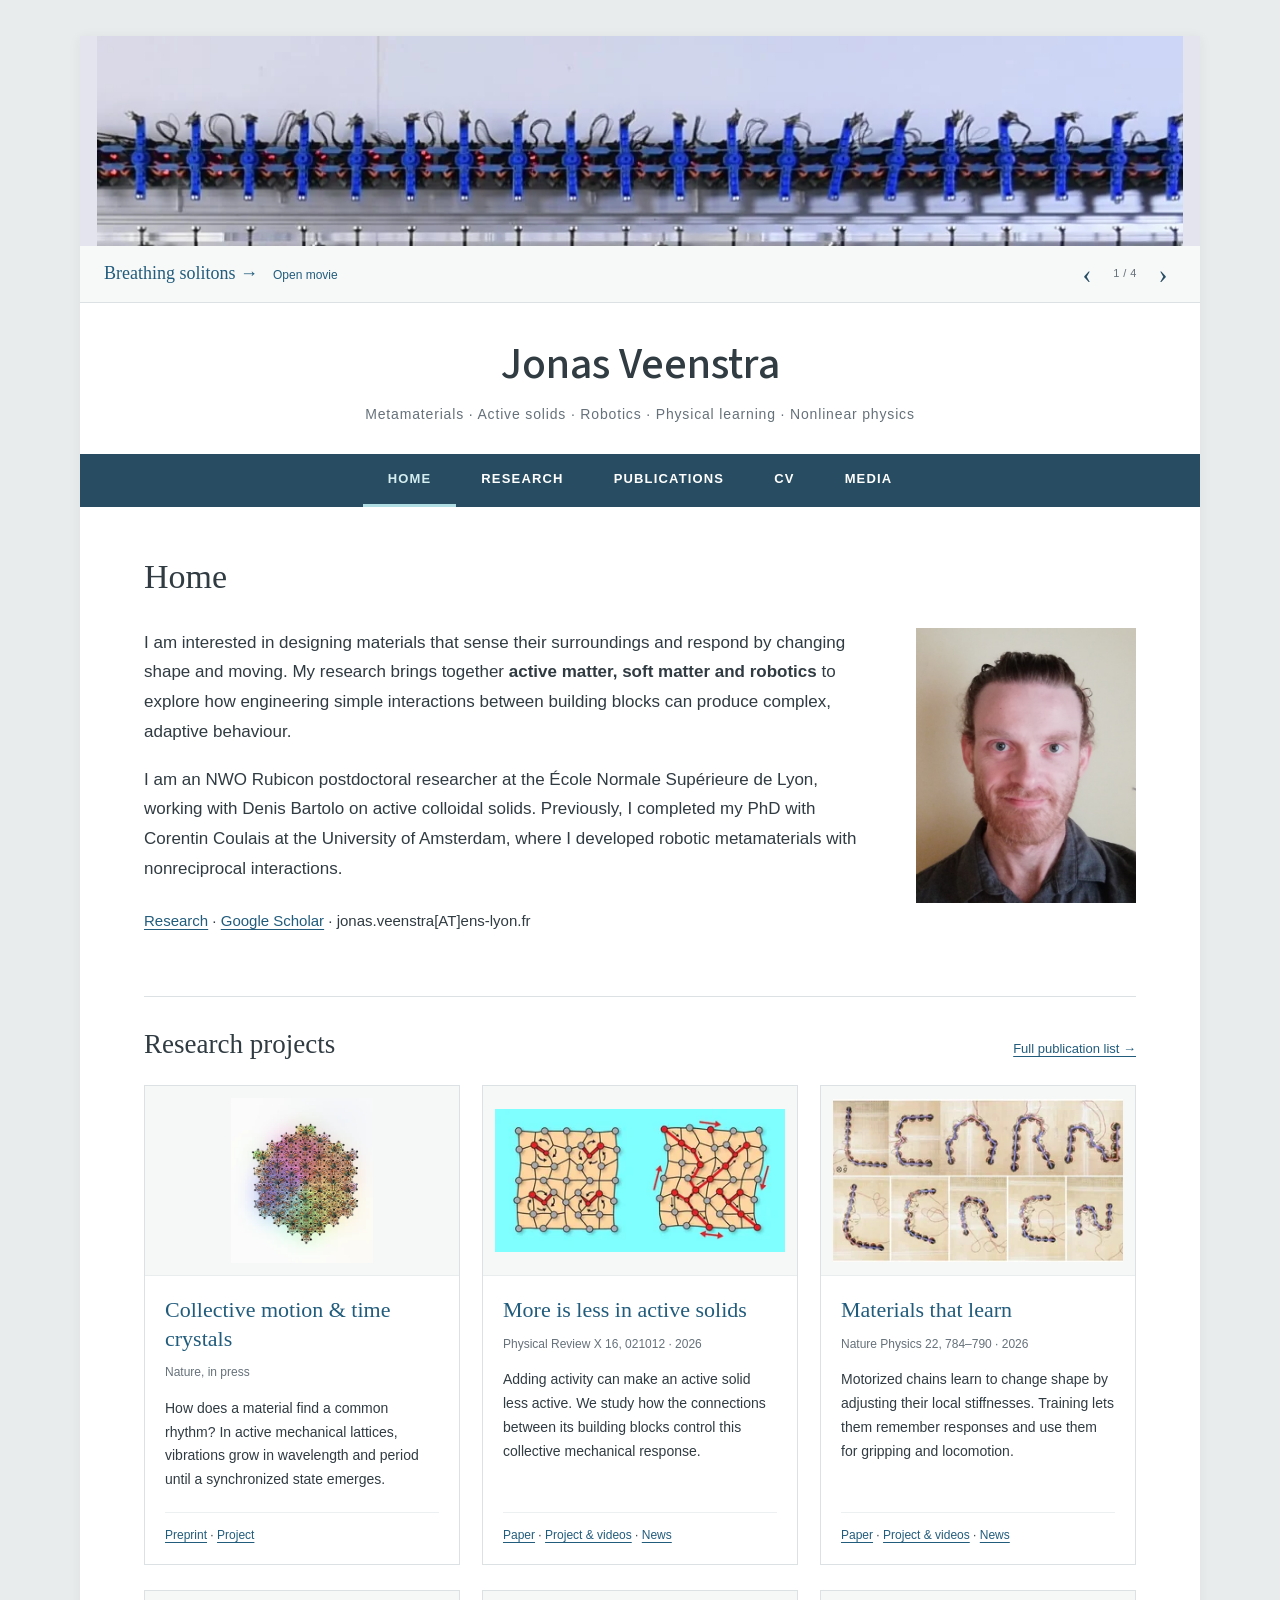
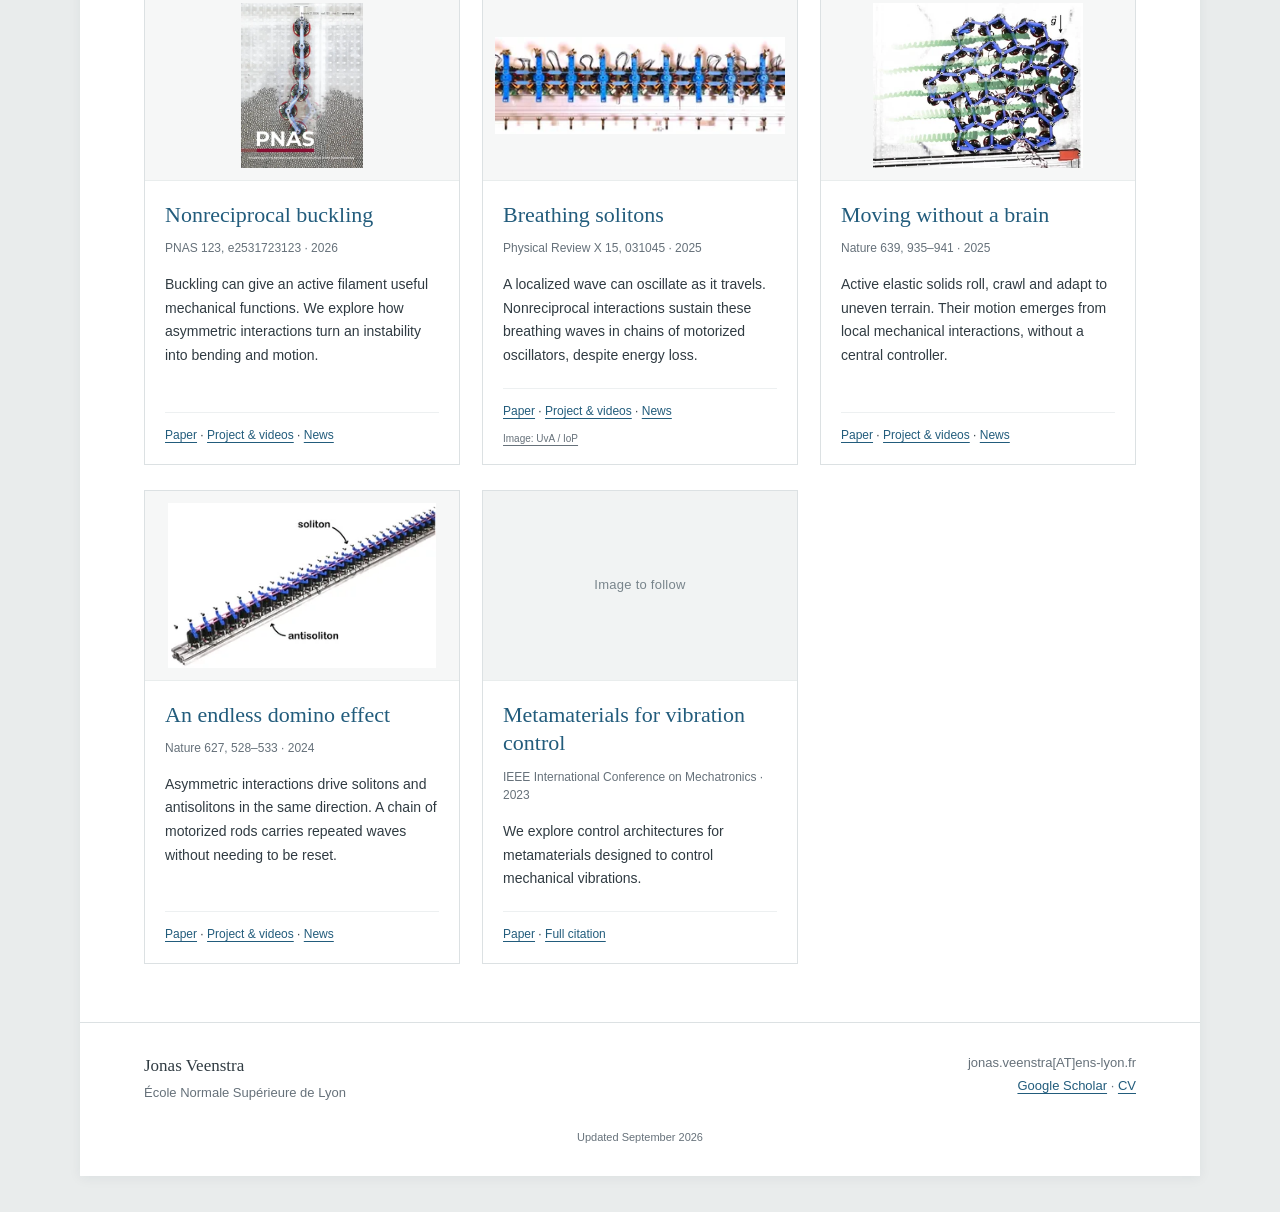
==== commit ee5e661a: "Add portrait to home page introduction" ====
--- a/index.html
+++ b/index.html
@@ -2,7 +2,7 @@
 <html lang="en"><head><meta charset="utf-8"><meta name="viewport" content="width=device-width, initial-scale=1">
 <title>Home | Jonas Veenstra</title><meta name="description" content="Jonas Veenstra is a physicist studying active matter, robotic metamaterials and nonlinear dynamics at ENS de Lyon.">
 <meta name="theme-color" content="#284d62"><link rel="icon" href="assets/favicon.svg" type="image/svg+xml">
-<link rel="stylesheet" href="style.css?v=1c53dc3c79d3"><script src="site.js?v=1a8204d009c3" defer></script></head>
+<link rel="stylesheet" href="style.css?v=fda66b5f84e4"><script src="site.js?v=1a8204d009c3" defer></script></head>
 <body><a class="skip-link" href="#main">Skip to content</a><div class="site">
 <header><div class="project-banner" role="region" aria-roledescription="carousel" aria-label="Featured research" data-interval="12000">
       <div class="banner-slides" id="banner-slides" aria-live="off"><figure class="banner-slide" data-project="breathers" role="group" aria-roledescription="slide" aria-label="1 of 4: Breathing solitons">
@@ -32,10 +32,10 @@
 <button type="button" data-font-option="lora" aria-pressed="false"><span class="font-sample">Jonas Veenstra</span><span class="font-label">Lora · Contemporary serif</span></button>
 </div></div></div>
 <nav aria-label="Main navigation"><a href="index.html" aria-current="page">Home</a><a href="research.html">Research</a><a href="publications.html">Publications</a><a href="cv.html">CV</a><a href="media.html">Media</a></nav></header>
-<main id="main" tabindex="-1"><h1>Home</h1><div class="intro">
+<main id="main" tabindex="-1"><h1>Home</h1><div class="intro intro--with-portrait"><div class="intro-copy">
 <p data-edition-text="introduction">I am interested in designing materials that sense their surroundings and respond by changing shape and moving. My research brings together <strong>active matter, soft matter and robotics</strong> to explore how engineering simple interactions between building blocks can produce complex, adaptive behaviour.</p>
 <p>I am an NWO Rubicon postdoctoral researcher at the École Normale Supérieure de Lyon, working with Denis Bartolo on active colloidal solids. Previously, I completed my PhD with Corentin Coulais at the University of Amsterdam, where I developed robotic metamaterials with nonreciprocal interactions.</p>
-<p class="inline-links"><a href="research.html">Research</a> · <a href="https://scholar.google.com/citations?user=sE3V6EUAAAAJ&amp;hl=en">Google Scholar</a> · <span class="contact-email">jonas.veenstra[AT]ens-lyon.fr</span></p></div>
+<p class="inline-links"><a href="research.html">Research</a> · <a href="https://scholar.google.com/citations?user=sE3V6EUAAAAJ&amp;hl=en">Google Scholar</a> · <span class="contact-email">jonas.veenstra[AT]ens-lyon.fr</span></p></div><figure class="intro-portrait"><img src="assets/jonas-veenstra.jpg?v=2727b5b2f24a" alt="Portrait of Jonas Veenstra" width="514" height="640" loading="eager" decoding="async"></figure></div>
 <section class="home-research" id="projects" aria-labelledby="projects-heading"><div class="projects-heading"><h2 id="projects-heading">Research projects</h2><p><a href="publications.html">Full publication list →</a></p></div><div class="project-tiles"><article class="project-tile" aria-labelledby="tile-time-crystals">
           <div class="project-tile-image"><img alt="An experimental active lattice with coloured illumination" loading="lazy" decoding="async" src="assets/thumbnails/time-crystal-320.webp?v=6c1e91f1b118" srcset="assets/thumbnails/time-crystal-320.webp?v=6c1e91f1b118 320w, assets/thumbnails/time-crystal-640.webp?v=80c811ac9583 640w" sizes="(max-width: 560px) calc(100vw - 72px), (max-width: 800px) calc((100vw - 134px) / 2), (max-width: 1000px) calc((100vw - 202px) / 2), 290px" width="1038" height="1202"></div><div class="project-tile-content">
             <h3 id="tile-time-crystals"><a href="research.html#time-crystals">Collective motion &amp; time crystals</a></h3>
--- a/style.css
+++ b/style.css
@@ -97,6 +97,7 @@
 .project-banner.is-expanded .banner-media--wide img,.project-banner.is-expanded .banner-media--wide video{object-fit:contain}
 @media(max-width:800px){.project-banner{--banner-compact-height:180px}}
 @media(max-width:560px){.project-banner{--banner-compact-height:145px}}
+.intro--with-portrait{display:grid;grid-template-columns:minmax(0,1fr) 220px;gap:36px;align-items:start}.intro-portrait{margin:0}.intro-portrait img{display:block;width:100%;aspect-ratio:4/5;object-fit:cover;object-position:center top}@media(max-width:800px){.intro--with-portrait{grid-template-columns:minmax(0,1fr) 190px;gap:28px}}@media(max-width:560px){.intro--with-portrait{grid-template-columns:1fr;gap:24px}.intro-portrait{width:min(220px,68vw);justify-self:start}}
 
 /* The CV research statement introduces the individual research projects. */
 .research-statement{margin-top:0;max-width:850px}
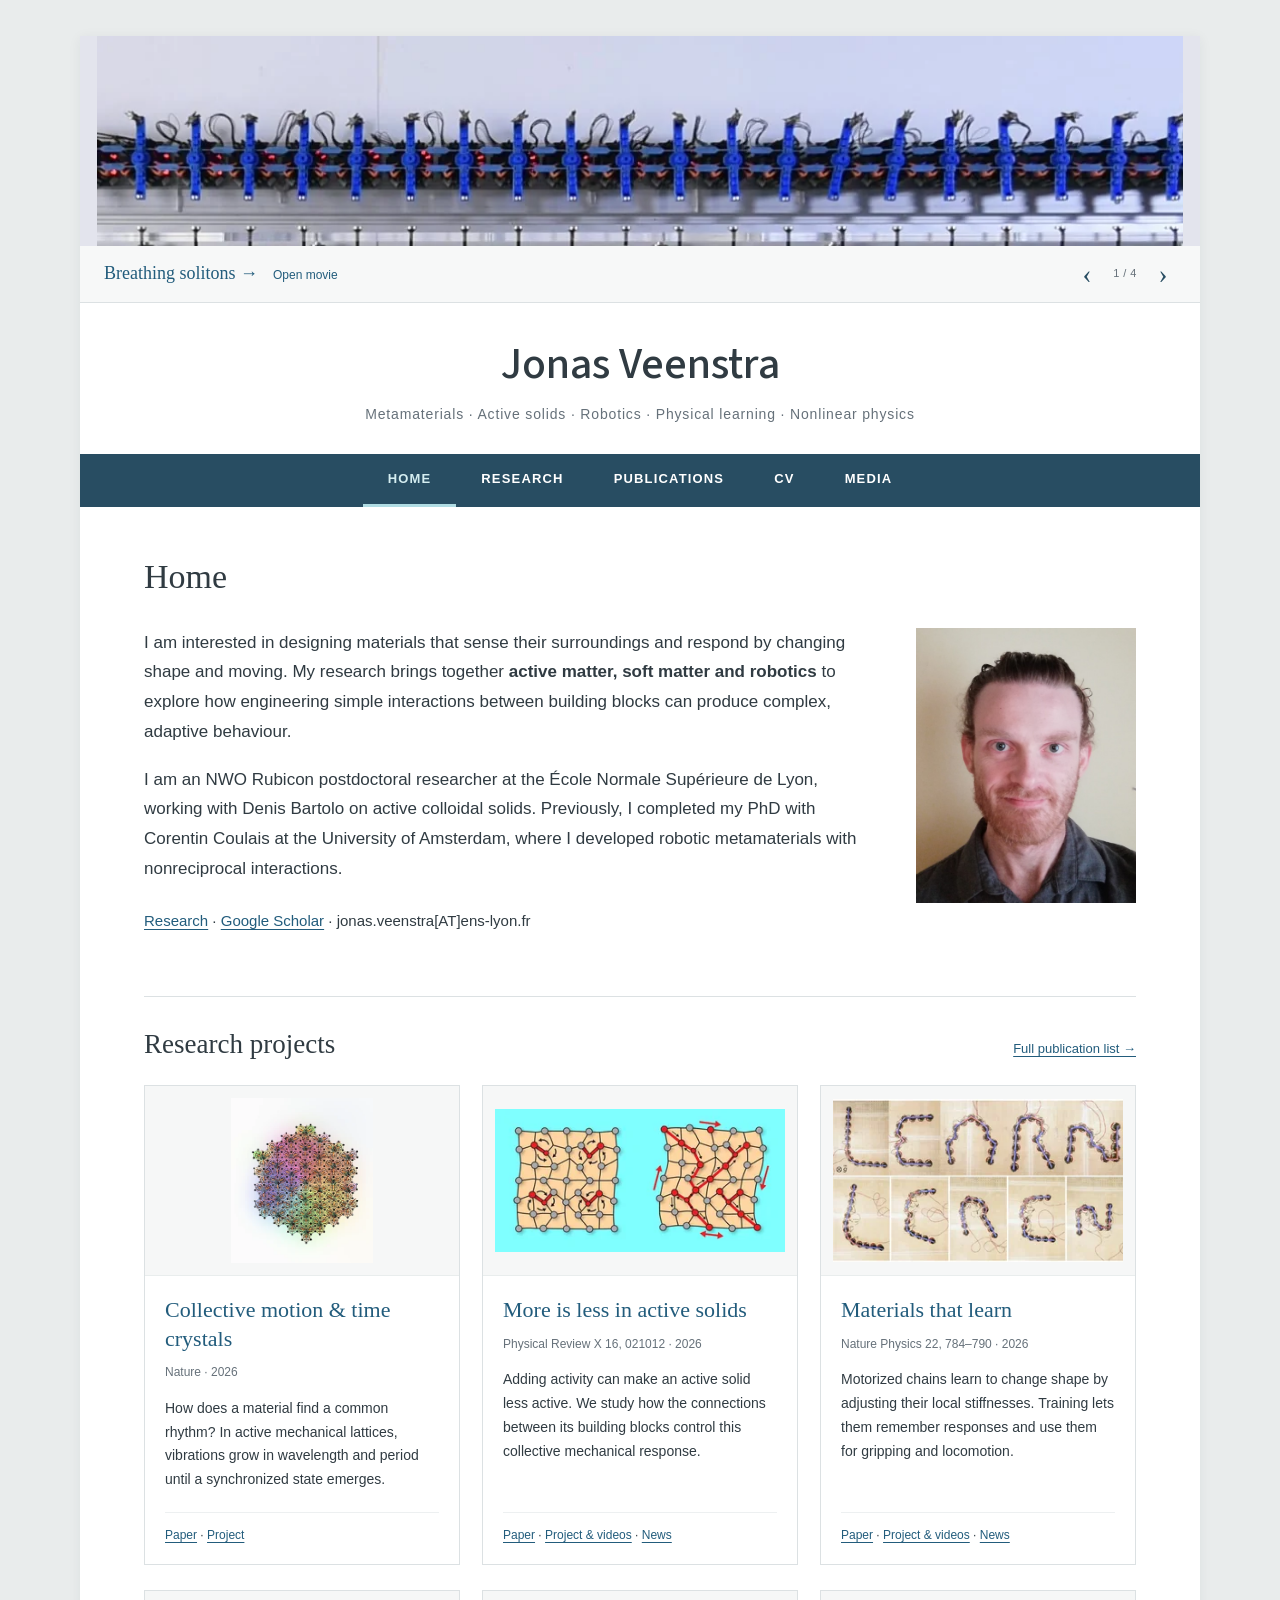
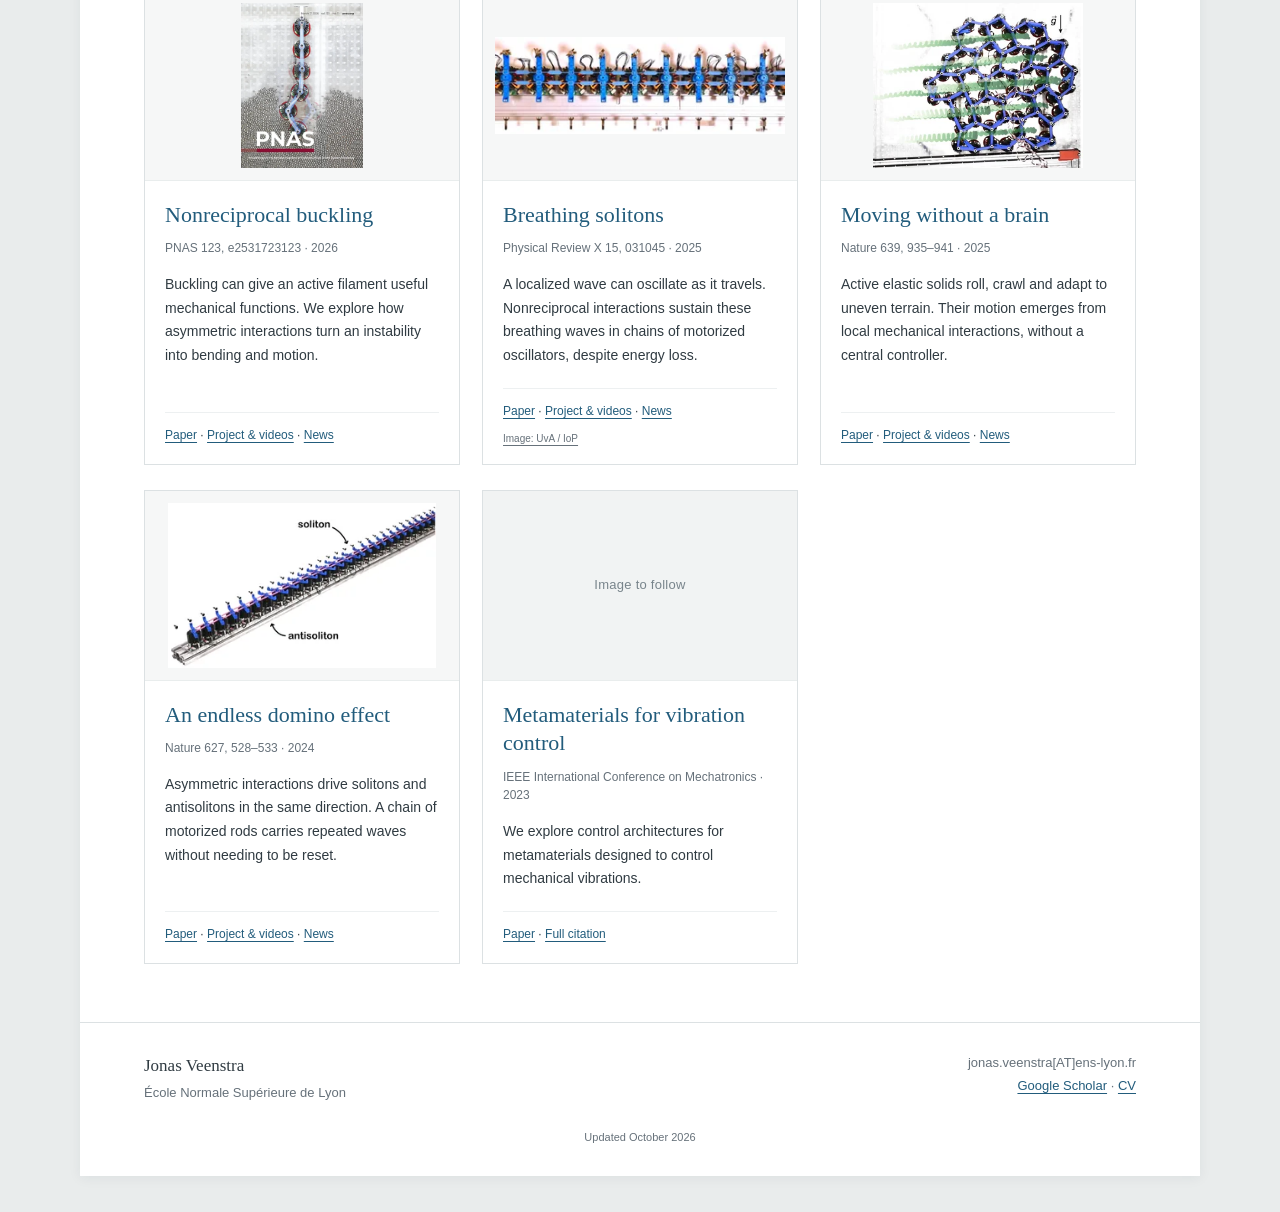
==== commit 1a58f6a4: "Update wave-coarsening paper to published Nature citation" ====
--- a/index.html
+++ b/index.html
@@ -39,9 +39,9 @@
 <section class="home-research" id="projects" aria-labelledby="projects-heading"><div class="projects-heading"><h2 id="projects-heading">Research projects</h2><p><a href="publications.html">Full publication list →</a></p></div><div class="project-tiles"><article class="project-tile" aria-labelledby="tile-time-crystals">
           <div class="project-tile-image"><img alt="An experimental active lattice with coloured illumination" loading="lazy" decoding="async" src="assets/thumbnails/time-crystal-320.webp?v=6c1e91f1b118" srcset="assets/thumbnails/time-crystal-320.webp?v=6c1e91f1b118 320w, assets/thumbnails/time-crystal-640.webp?v=80c811ac9583 640w" sizes="(max-width: 560px) calc(100vw - 72px), (max-width: 800px) calc((100vw - 134px) / 2), (max-width: 1000px) calc((100vw - 202px) / 2), 290px" width="1038" height="1202"></div><div class="project-tile-content">
             <h3 id="tile-time-crystals"><a href="research.html#time-crystals">Collective motion &amp; time crystals</a></h3>
-            <p class="project-tile-venue">Nature, in press</p>
+            <p class="project-tile-venue">Nature · 2026</p>
             <p class="project-tile-summary">How does a material find a common rhythm? In active mechanical lattices, vibrations grow in wavelength and period until a synchronized state emerges.</p>
-            <div class="project-tile-footer"><p class="project-tile-links"><a href="https://arxiv.org/abs/2508.20052">Preprint</a><span aria-hidden="true"> · </span><a href="research.html#time-crystals">Project</a></p></div>
+            <div class="project-tile-footer"><p class="project-tile-links"><a href="https://www.nature.com/articles/s41586-026-11163-6">Paper</a><span aria-hidden="true"> · </span><a href="research.html#time-crystals">Project</a></p></div>
           </div></article><article class="project-tile" aria-labelledby="tile-connectivity">
           <div class="project-tile-image"><img alt="Two elastic networks with different arrangements of active connections" loading="lazy" decoding="async" src="assets/thumbnails/connectivity-320.webp?v=67d8f92da219" srcset="assets/thumbnails/connectivity-320.webp?v=67d8f92da219 320w, assets/thumbnails/connectivity-640.webp?v=f64f15166ea6 640w" sizes="(max-width: 560px) calc(100vw - 72px), (max-width: 800px) calc((100vw - 134px) / 2), (max-width: 1000px) calc((100vw - 202px) / 2), 290px" width="1000" height="494"></div><div class="project-tile-content">
             <h3 id="tile-connectivity"><a href="research.html#connectivity">More is less in active solids</a></h3>
@@ -87,4 +87,4 @@
           </div></article></div></section></main>
 <footer><div><strong>Jonas Veenstra</strong><br>École Normale Supérieure de Lyon</div>
 <div>jonas.veenstra[AT]ens-lyon.fr<br><a href="https://scholar.google.com/citations?user=sE3V6EUAAAAJ&amp;hl=en">Google Scholar</a> <span aria-hidden="true">·</span> <a href="cv.html">CV</a></div>
-<p class="updated">Updated September 2026</p></footer></div></body></html>+<p class="updated">Updated October 2026</p></footer></div></body></html>
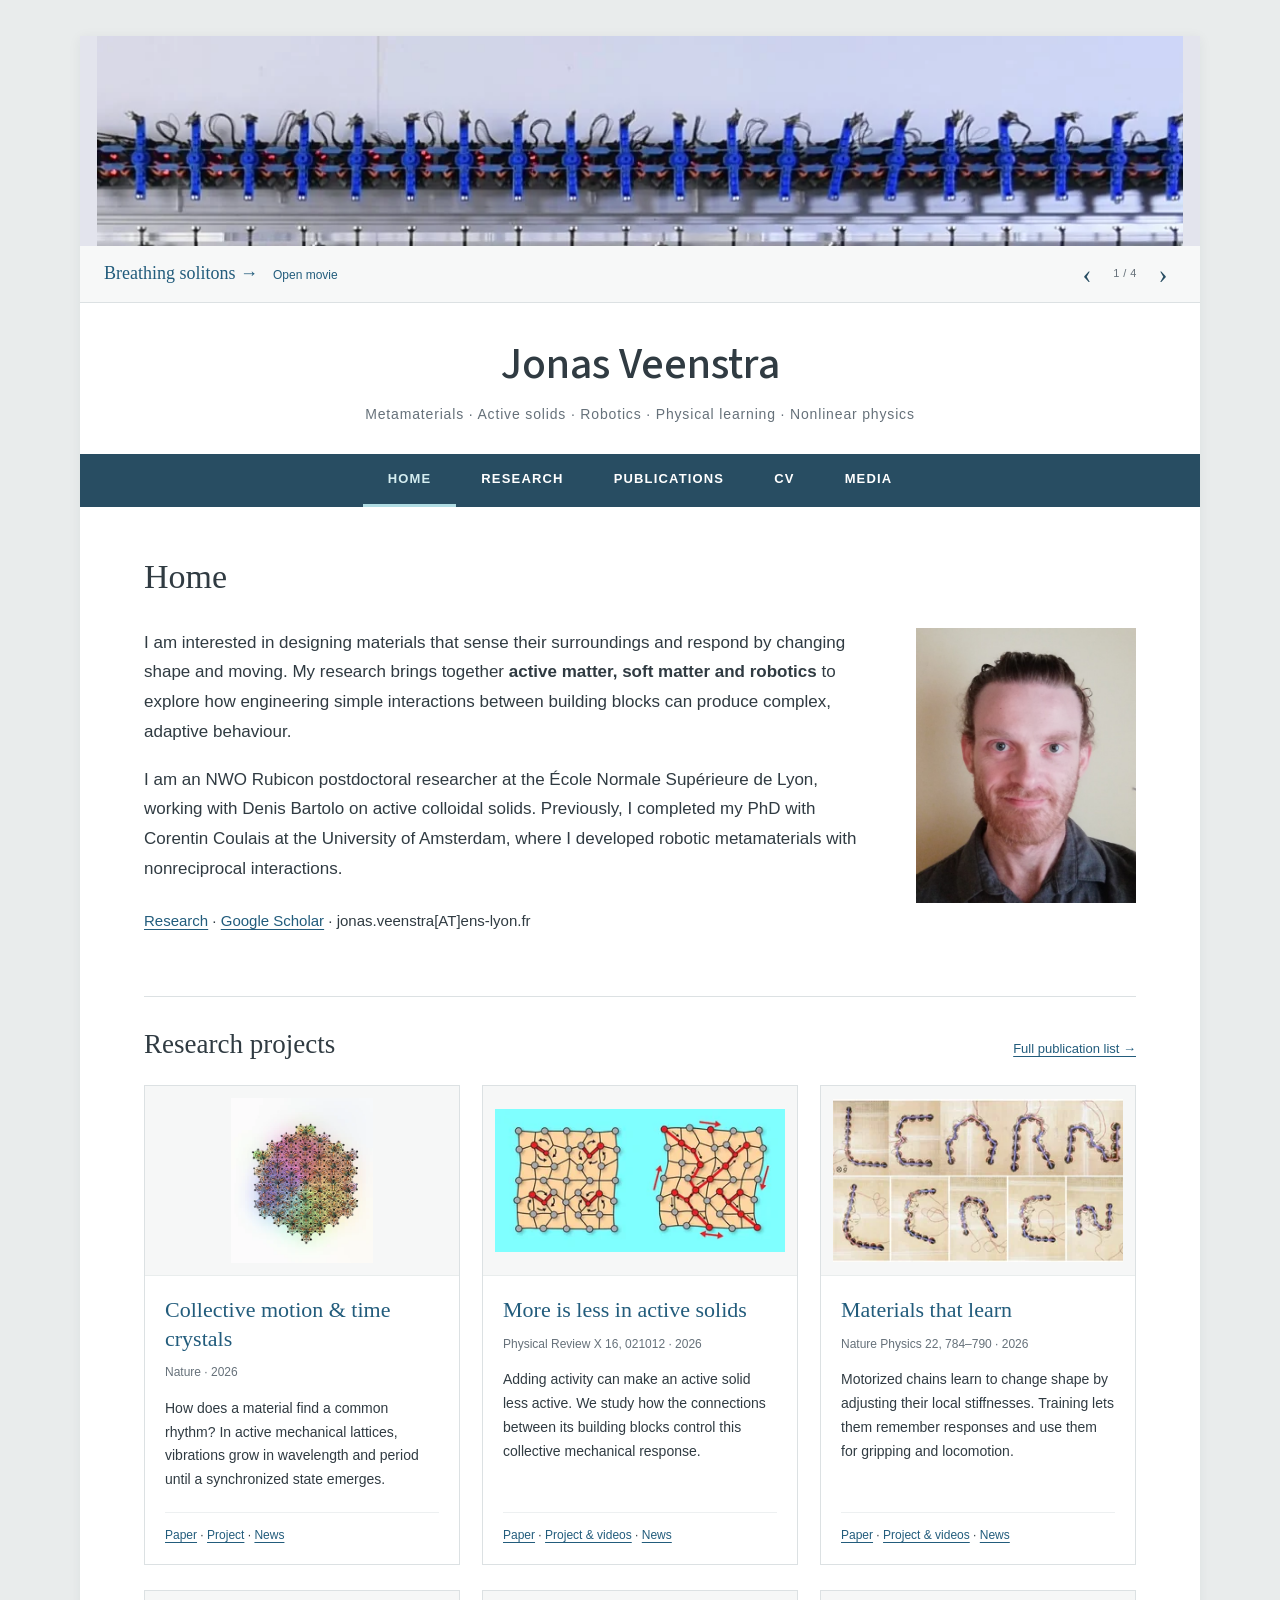
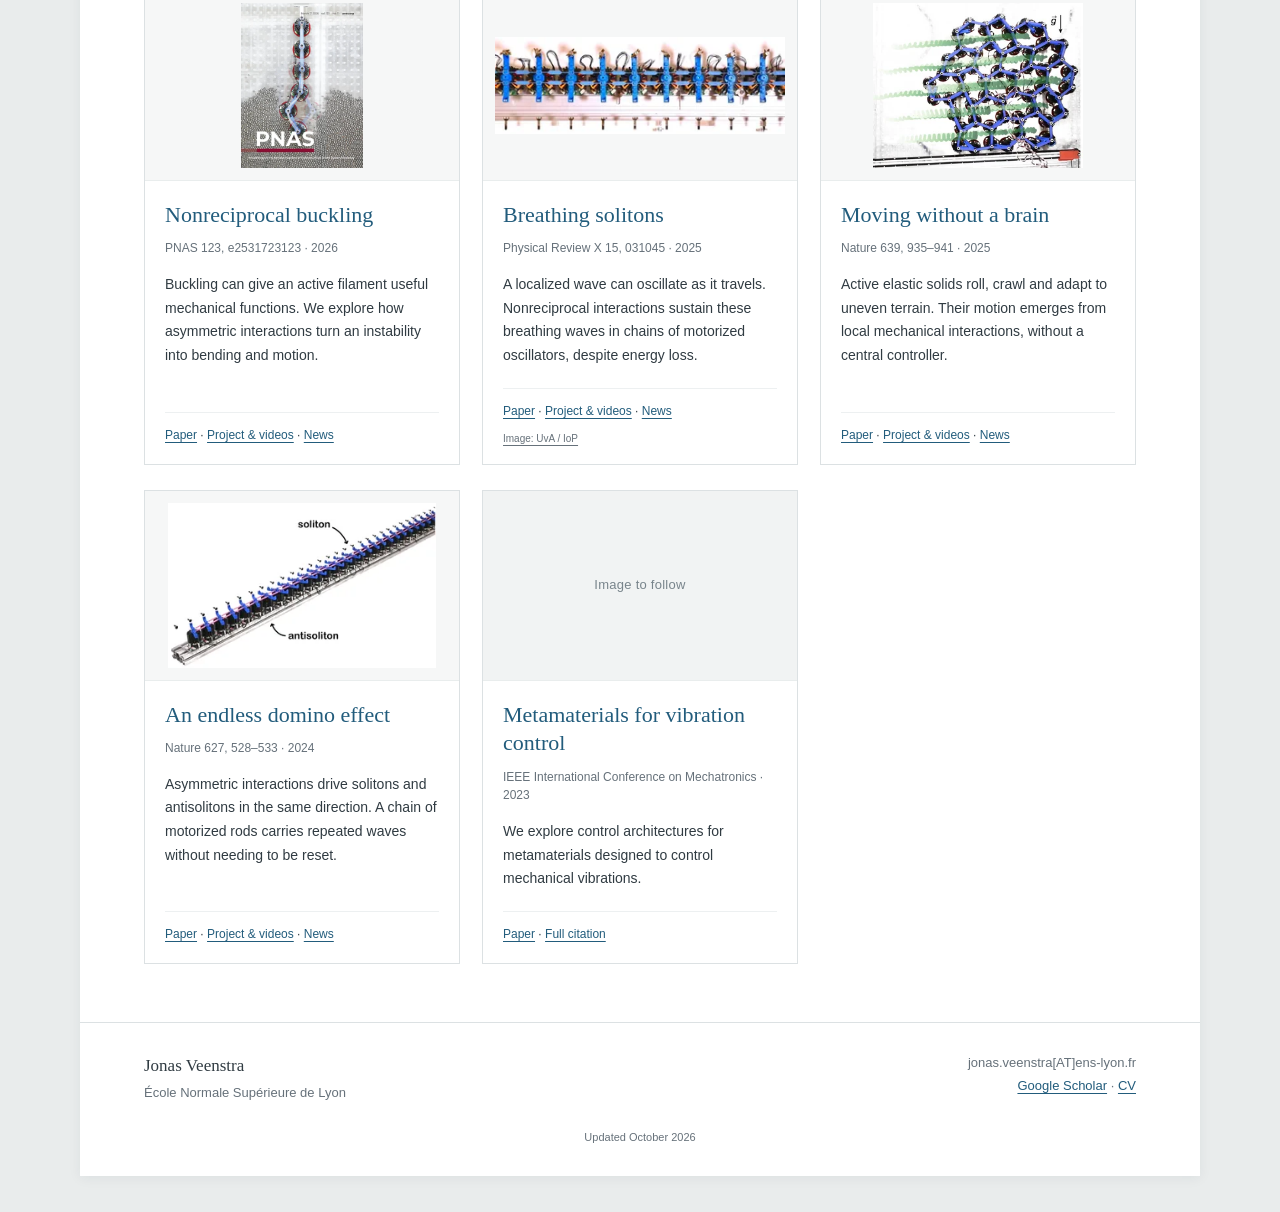
==== commit d8c8191d: "Add UvA time-crystals related coverage" ====
--- a/index.html
+++ b/index.html
@@ -41,7 +41,7 @@
             <h3 id="tile-time-crystals"><a href="research.html#time-crystals">Collective motion &amp; time crystals</a></h3>
             <p class="project-tile-venue">Nature · 2026</p>
             <p class="project-tile-summary">How does a material find a common rhythm? In active mechanical lattices, vibrations grow in wavelength and period until a synchronized state emerges.</p>
-            <div class="project-tile-footer"><p class="project-tile-links"><a href="https://www.nature.com/articles/s41586-026-11163-6">Paper</a><span aria-hidden="true"> · </span><a href="research.html#time-crystals">Project</a></p></div>
+            <div class="project-tile-footer"><p class="project-tile-links"><a href="https://www.nature.com/articles/s41586-026-11163-6">Paper</a><span aria-hidden="true"> · </span><a href="research.html#time-crystals">Project</a><span aria-hidden="true"> · </span><a href="https://iop.uva.nl/content/news/2026/10/time-crystals-moving-to-an-internal-beat.html">News</a></p></div>
           </div></article><article class="project-tile" aria-labelledby="tile-connectivity">
           <div class="project-tile-image"><img alt="Two elastic networks with different arrangements of active connections" loading="lazy" decoding="async" src="assets/thumbnails/connectivity-320.webp?v=67d8f92da219" srcset="assets/thumbnails/connectivity-320.webp?v=67d8f92da219 320w, assets/thumbnails/connectivity-640.webp?v=f64f15166ea6 640w" sizes="(max-width: 560px) calc(100vw - 72px), (max-width: 800px) calc((100vw - 134px) / 2), (max-width: 1000px) calc((100vw - 202px) / 2), 290px" width="1000" height="494"></div><div class="project-tile-content">
             <h3 id="tile-connectivity"><a href="research.html#connectivity">More is less in active solids</a></h3>
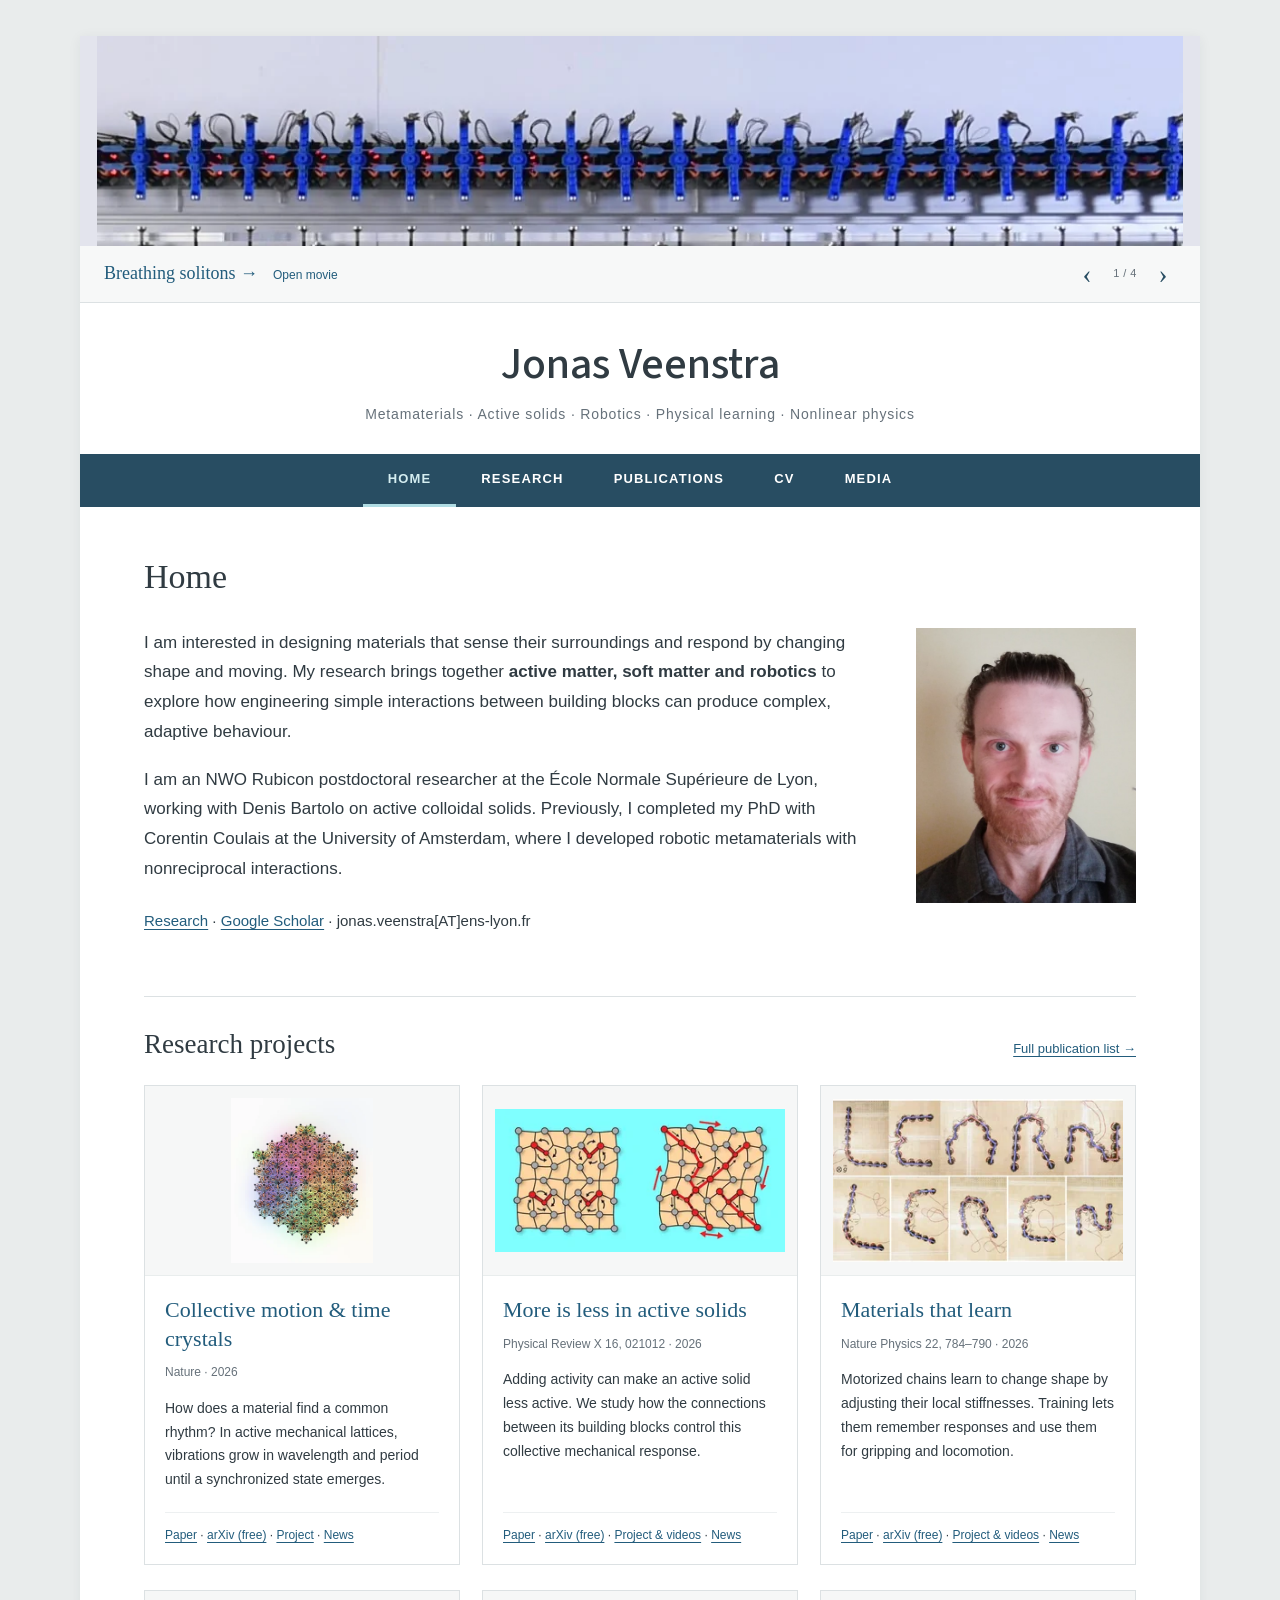
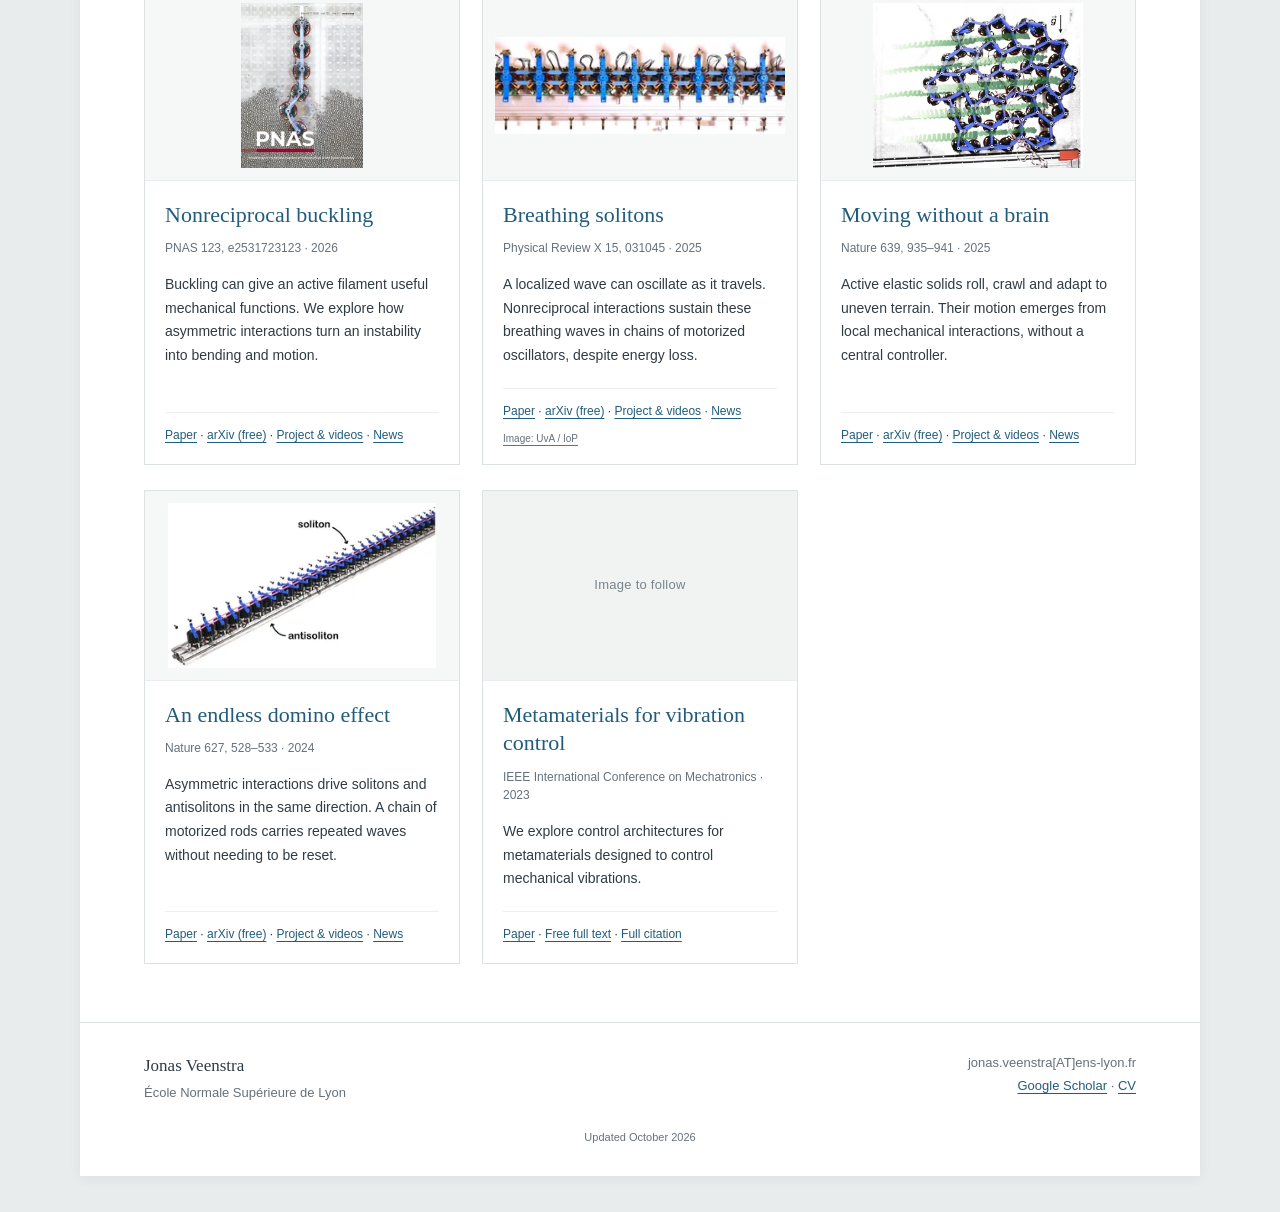
==== commit 3dc9cfdd: "Add free-access links for publications" ====
--- a/index.html
+++ b/index.html
@@ -41,49 +41,49 @@
             <h3 id="tile-time-crystals"><a href="research.html#time-crystals">Collective motion &amp; time crystals</a></h3>
             <p class="project-tile-venue">Nature · 2026</p>
             <p class="project-tile-summary">How does a material find a common rhythm? In active mechanical lattices, vibrations grow in wavelength and period until a synchronized state emerges.</p>
-            <div class="project-tile-footer"><p class="project-tile-links"><a href="https://www.nature.com/articles/s41586-026-11163-6">Paper</a><span aria-hidden="true"> · </span><a href="research.html#time-crystals">Project</a><span aria-hidden="true"> · </span><a href="https://iop.uva.nl/content/news/2026/10/time-crystals-moving-to-an-internal-beat.html">News</a></p></div>
+            <div class="project-tile-footer"><p class="project-tile-links"><a href="https://www.nature.com/articles/s41586-026-11163-6">Paper</a><span aria-hidden="true"> · </span><a href="https://arxiv.org/abs/2508.20052" title="Free preprint; may differ from the published version">arXiv (free)</a><span aria-hidden="true"> · </span><a href="research.html#time-crystals">Project</a><span aria-hidden="true"> · </span><a href="https://iop.uva.nl/content/news/2026/10/time-crystals-moving-to-an-internal-beat.html">News</a></p></div>
           </div></article><article class="project-tile" aria-labelledby="tile-connectivity">
           <div class="project-tile-image"><img alt="Two elastic networks with different arrangements of active connections" loading="lazy" decoding="async" src="assets/thumbnails/connectivity-320.webp?v=67d8f92da219" srcset="assets/thumbnails/connectivity-320.webp?v=67d8f92da219 320w, assets/thumbnails/connectivity-640.webp?v=f64f15166ea6 640w" sizes="(max-width: 560px) calc(100vw - 72px), (max-width: 800px) calc((100vw - 134px) / 2), (max-width: 1000px) calc((100vw - 202px) / 2), 290px" width="1000" height="494"></div><div class="project-tile-content">
             <h3 id="tile-connectivity"><a href="research.html#connectivity">More is less in active solids</a></h3>
             <p class="project-tile-venue">Physical Review X 16, 021012 · 2026</p>
             <p class="project-tile-summary">Adding activity can make an active solid less active. We study how the connections between its building blocks control this collective mechanical response.</p>
-            <div class="project-tile-footer"><p class="project-tile-links"><a href="https://doi.org/10.1103/flhb-kjyd">Paper</a><span aria-hidden="true"> · </span><a href="research.html#connectivity">Project &amp; videos</a><span aria-hidden="true"> · </span><a href="https://physics.aps.org/articles/v19/49">News</a></p></div>
+            <div class="project-tile-footer"><p class="project-tile-links"><a href="https://doi.org/10.1103/flhb-kjyd">Paper</a><span aria-hidden="true"> · </span><a href="https://arxiv.org/abs/2504.18362" title="Free preprint; may differ from the published version">arXiv (free)</a><span aria-hidden="true"> · </span><a href="research.html#connectivity">Project &amp; videos</a><span aria-hidden="true"> · </span><a href="https://physics.aps.org/articles/v19/49">News</a></p></div>
           </div></article><article class="project-tile" aria-labelledby="tile-learning">
           <div class="project-tile-image"><img alt="Motorized chains trained to form the letters in LEARN" loading="lazy" decoding="async" src="assets/thumbnails/learning-320.webp?v=35b6fd316eeb" srcset="assets/thumbnails/learning-320.webp?v=35b6fd316eeb 320w, assets/thumbnails/learning-640.webp?v=5d6ec0f39a06 640w" sizes="(max-width: 560px) calc(100vw - 72px), (max-width: 800px) calc((100vw - 134px) / 2), (max-width: 1000px) calc((100vw - 202px) / 2), 290px" width="1834" height="1028"></div><div class="project-tile-content">
             <h3 id="tile-learning"><a href="research.html#learning">Materials that learn</a></h3>
             <p class="project-tile-venue">Nature Physics 22, 784–790 · 2026</p>
             <p class="project-tile-summary">Motorized chains learn to change shape by adjusting their local stiffnesses. Training lets them remember responses and use them for gripping and locomotion.</p>
-            <div class="project-tile-footer"><p class="project-tile-links"><a href="https://www.nature.com/articles/s41567-026-03226-2">Paper</a><span aria-hidden="true"> · </span><a href="research.html#learning">Project &amp; videos</a><span aria-hidden="true"> · </span><a href="https://iop.uva.nl/content/news/2026/04/materials-that-learn-to-change-shape.html">News</a></p></div>
+            <div class="project-tile-footer"><p class="project-tile-links"><a href="https://www.nature.com/articles/s41567-026-03226-2">Paper</a><span aria-hidden="true"> · </span><a href="https://arxiv.org/abs/2501.11958" title="Free preprint; may differ from the published version">arXiv (free)</a><span aria-hidden="true"> · </span><a href="research.html#learning">Project &amp; videos</a><span aria-hidden="true"> · </span><a href="https://iop.uva.nl/content/news/2026/04/materials-that-learn-to-change-shape.html">News</a></p></div>
           </div></article><article class="project-tile" aria-labelledby="tile-filaments">
           <div class="project-tile-image"><img alt="PNAS cover showing a motorized filament moving through ball bearings" loading="lazy" decoding="async" src="assets/thumbnails/filaments-320.webp?v=9f6accb31b4f" srcset="assets/thumbnails/filaments-320.webp?v=9f6accb31b4f 320w, assets/thumbnails/filaments-640.webp?v=1902469bf232 640w" sizes="(max-width: 560px) calc(100vw - 72px), (max-width: 800px) calc((100vw - 134px) / 2), (max-width: 1000px) calc((100vw - 202px) / 2), 290px" width="807" height="1088"></div><div class="project-tile-content">
             <h3 id="tile-filaments"><a href="research.html#filaments">Nonreciprocal buckling</a></h3>
             <p class="project-tile-venue">PNAS 123, e2531723123 · 2026</p>
             <p class="project-tile-summary">Buckling can give an active filament useful mechanical functions. We explore how asymmetric interactions turn an instability into bending and motion.</p>
-            <div class="project-tile-footer"><p class="project-tile-links"><a href="https://www.pnas.org/doi/10.1073/pnas.2531723123">Paper</a><span aria-hidden="true"> · </span><a href="research.html#filaments">Project &amp; videos</a><span aria-hidden="true"> · </span><a href="https://www.uva.nl/en/shared-content/subsites/institute-of-physics/en/news/2026/04/materials---but-not-as-we-know-them.html">News</a></p></div>
+            <div class="project-tile-footer"><p class="project-tile-links"><a href="https://www.pnas.org/doi/10.1073/pnas.2531723123">Paper</a><span aria-hidden="true"> · </span><a href="https://arxiv.org/abs/2510.14725" title="Free preprint; may differ from the published version">arXiv (free)</a><span aria-hidden="true"> · </span><a href="research.html#filaments">Project &amp; videos</a><span aria-hidden="true"> · </span><a href="https://www.uva.nl/en/shared-content/subsites/institute-of-physics/en/news/2026/04/materials---but-not-as-we-know-them.html">News</a></p></div>
           </div></article><article class="project-tile" aria-labelledby="tile-breathers">
           <div class="project-tile-image"><img alt="Close-up of blue motorized oscillators coupled by elastic bands" loading="lazy" decoding="async" src="assets/thumbnails/projects/breathers-oscillators-320.webp?v=586ec770f4ed" srcset="assets/thumbnails/projects/breathers-oscillators-320.webp?v=586ec770f4ed 320w, assets/thumbnails/projects/breathers-oscillators-640.webp?v=e9a306cfba60 640w" sizes="(max-width: 560px) calc(100vw - 72px), (max-width: 800px) calc((100vw - 134px) / 2), (max-width: 1000px) calc((100vw - 202px) / 2), 290px" width="1200" height="402"></div><div class="project-tile-content">
             <h3 id="tile-breathers"><a href="research.html#breathers">Breathing solitons</a></h3>
             <p class="project-tile-venue">Physical Review X 15, 031045 · 2025</p>
             <p class="project-tile-summary">A localized wave can oscillate as it travels. Nonreciprocal interactions sustain these breathing waves in chains of motorized oscillators, despite energy loss.</p>
-            <div class="project-tile-footer"><p class="project-tile-links"><a href="https://doi.org/10.1103/nrv2-9h8z">Paper</a><span aria-hidden="true"> · </span><a href="research.html#breathers">Project &amp; videos</a><span aria-hidden="true"> · </span><a href="https://iop.uva.nl/content/news/2025/08/the-wave-that-keeps-on-breathing.html">News</a></p><p class="project-tile-credit"><a href="https://iop.uva.nl/content/news/2025/08/the-wave-that-keeps-on-breathing.html">Image: UvA / IoP</a></p></div>
+            <div class="project-tile-footer"><p class="project-tile-links"><a href="https://doi.org/10.1103/nrv2-9h8z">Paper</a><span aria-hidden="true"> · </span><a href="https://arxiv.org/abs/2405.10562" title="Free preprint; may differ from the published version">arXiv (free)</a><span aria-hidden="true"> · </span><a href="research.html#breathers">Project &amp; videos</a><span aria-hidden="true"> · </span><a href="https://iop.uva.nl/content/news/2025/08/the-wave-that-keeps-on-breathing.html">News</a></p><p class="project-tile-credit"><a href="https://iop.uva.nl/content/news/2025/08/the-wave-that-keeps-on-breathing.html">Image: UvA / IoP</a></p></div>
           </div></article><article class="project-tile" aria-labelledby="tile-locomotion">
           <div class="project-tile-image"><img alt="An active elastic lattice rolling on a treadmill" loading="lazy" decoding="async" src="assets/thumbnails/locomotion-320.webp?v=0b27184128f4" srcset="assets/thumbnails/locomotion-320.webp?v=0b27184128f4 320w, assets/thumbnails/locomotion-640.webp?v=d2872f48b293 640w" sizes="(max-width: 560px) calc(100vw - 72px), (max-width: 800px) calc((100vw - 134px) / 2), (max-width: 1000px) calc((100vw - 202px) / 2), 290px" width="1188" height="936"></div><div class="project-tile-content">
             <h3 id="tile-locomotion"><a href="research.html#locomotion">Moving without a brain</a></h3>
             <p class="project-tile-venue">Nature 639, 935–941 · 2025</p>
             <p class="project-tile-summary">Active elastic solids roll, crawl and adapt to uneven terrain. Their motion emerges from local mechanical interactions, without a central controller.</p>
-            <div class="project-tile-footer"><p class="project-tile-links"><a href="https://www.nature.com/articles/s41586-025-08646-3">Paper</a><span aria-hidden="true"> · </span><a href="research.html#locomotion">Project &amp; videos</a><span aria-hidden="true"> · </span><a href="https://www.uva.nl/en/shared-content/subsites/institute-of-physics/en/news/2025/03/odd-objects-that-adapt-and-move-without-a-brain.html">News</a></p></div>
+            <div class="project-tile-footer"><p class="project-tile-links"><a href="https://www.nature.com/articles/s41586-025-08646-3">Paper</a><span aria-hidden="true"> · </span><a href="https://arxiv.org/abs/2108.08837" title="Free preprint; may differ from the published version">arXiv (free)</a><span aria-hidden="true"> · </span><a href="research.html#locomotion">Project &amp; videos</a><span aria-hidden="true"> · </span><a href="https://www.uva.nl/en/shared-content/subsites/institute-of-physics/en/news/2025/03/odd-objects-that-adapt-and-move-without-a-brain.html">News</a></p></div>
           </div></article><article class="project-tile" aria-labelledby="tile-solitons">
           <div class="project-tile-image"><img alt="An angled mechanical chain supporting a soliton and an antisoliton" loading="lazy" decoding="async" src="assets/thumbnails/solitons-320.webp?v=86b304f82339" srcset="assets/thumbnails/solitons-320.webp?v=86b304f82339 320w, assets/thumbnails/solitons-640.webp?v=4370d4c3da9c 640w" sizes="(max-width: 560px) calc(100vw - 72px), (max-width: 800px) calc((100vw - 134px) / 2), (max-width: 1000px) calc((100vw - 202px) / 2), 290px" width="2270" height="1394"></div><div class="project-tile-content">
             <h3 id="tile-solitons"><a href="research.html#solitons">An endless domino effect</a></h3>
             <p class="project-tile-venue">Nature 627, 528–533 · 2024</p>
             <p class="project-tile-summary">Asymmetric interactions drive solitons and antisolitons in the same direction. A chain of motorized rods carries repeated waves without needing to be reset.</p>
-            <div class="project-tile-footer"><p class="project-tile-links"><a href="https://www.nature.com/articles/s41586-024-07097-6">Paper</a><span aria-hidden="true"> · </span><a href="research.html#solitons">Project &amp; videos</a><span aria-hidden="true"> · </span><a href="https://iop.uva.nl/content/news/2024/03/an-endless-domino-effect.html">News</a></p></div>
+            <div class="project-tile-footer"><p class="project-tile-links"><a href="https://www.nature.com/articles/s41586-024-07097-6">Paper</a><span aria-hidden="true"> · </span><a href="https://arxiv.org/abs/2312.03544" title="Free preprint; may differ from the published version">arXiv (free)</a><span aria-hidden="true"> · </span><a href="research.html#solitons">Project &amp; videos</a><span aria-hidden="true"> · </span><a href="https://iop.uva.nl/content/news/2024/03/an-endless-domino-effect.html">News</a></p></div>
           </div></article><article class="project-tile" aria-labelledby="tile-vibration-control">
           <div class="project-tile-image project-tile-placeholder"><span>Image to follow</span></div><div class="project-tile-content">
             <h3 id="tile-vibration-control"><a href="publications.html#vibration-control">Metamaterials for vibration control</a></h3>
             <p class="project-tile-venue">IEEE International Conference on Mechatronics · 2023</p>
             <p class="project-tile-summary">We explore control architectures for metamaterials designed to control mechanical vibrations.</p>
-            <div class="project-tile-footer"><p class="project-tile-links"><a href="https://doi.org/10.1109/ICM54990.2023.10101931">Paper</a><span aria-hidden="true"> · </span><a href="publications.html#vibration-control">Full citation</a></p></div>
+            <div class="project-tile-footer"><p class="project-tile-links"><a href="https://doi.org/10.1109/ICM54990.2023.10101931">Paper</a><span aria-hidden="true"> · </span><a href="https://repository.tudelft.nl/record/uuid:96791609-6264-482e-9112-705de3ee02e1">Free full text</a><span aria-hidden="true"> · </span><a href="publications.html#vibration-control">Full citation</a></p></div>
           </div></article></div></section></main>
 <footer><div><strong>Jonas Veenstra</strong><br>École Normale Supérieure de Lyon</div>
 <div>jonas.veenstra[AT]ens-lyon.fr<br><a href="https://scholar.google.com/citations?user=sE3V6EUAAAAJ&amp;hl=en">Google Scholar</a> <span aria-hidden="true">·</span> <a href="cv.html">CV</a></div>
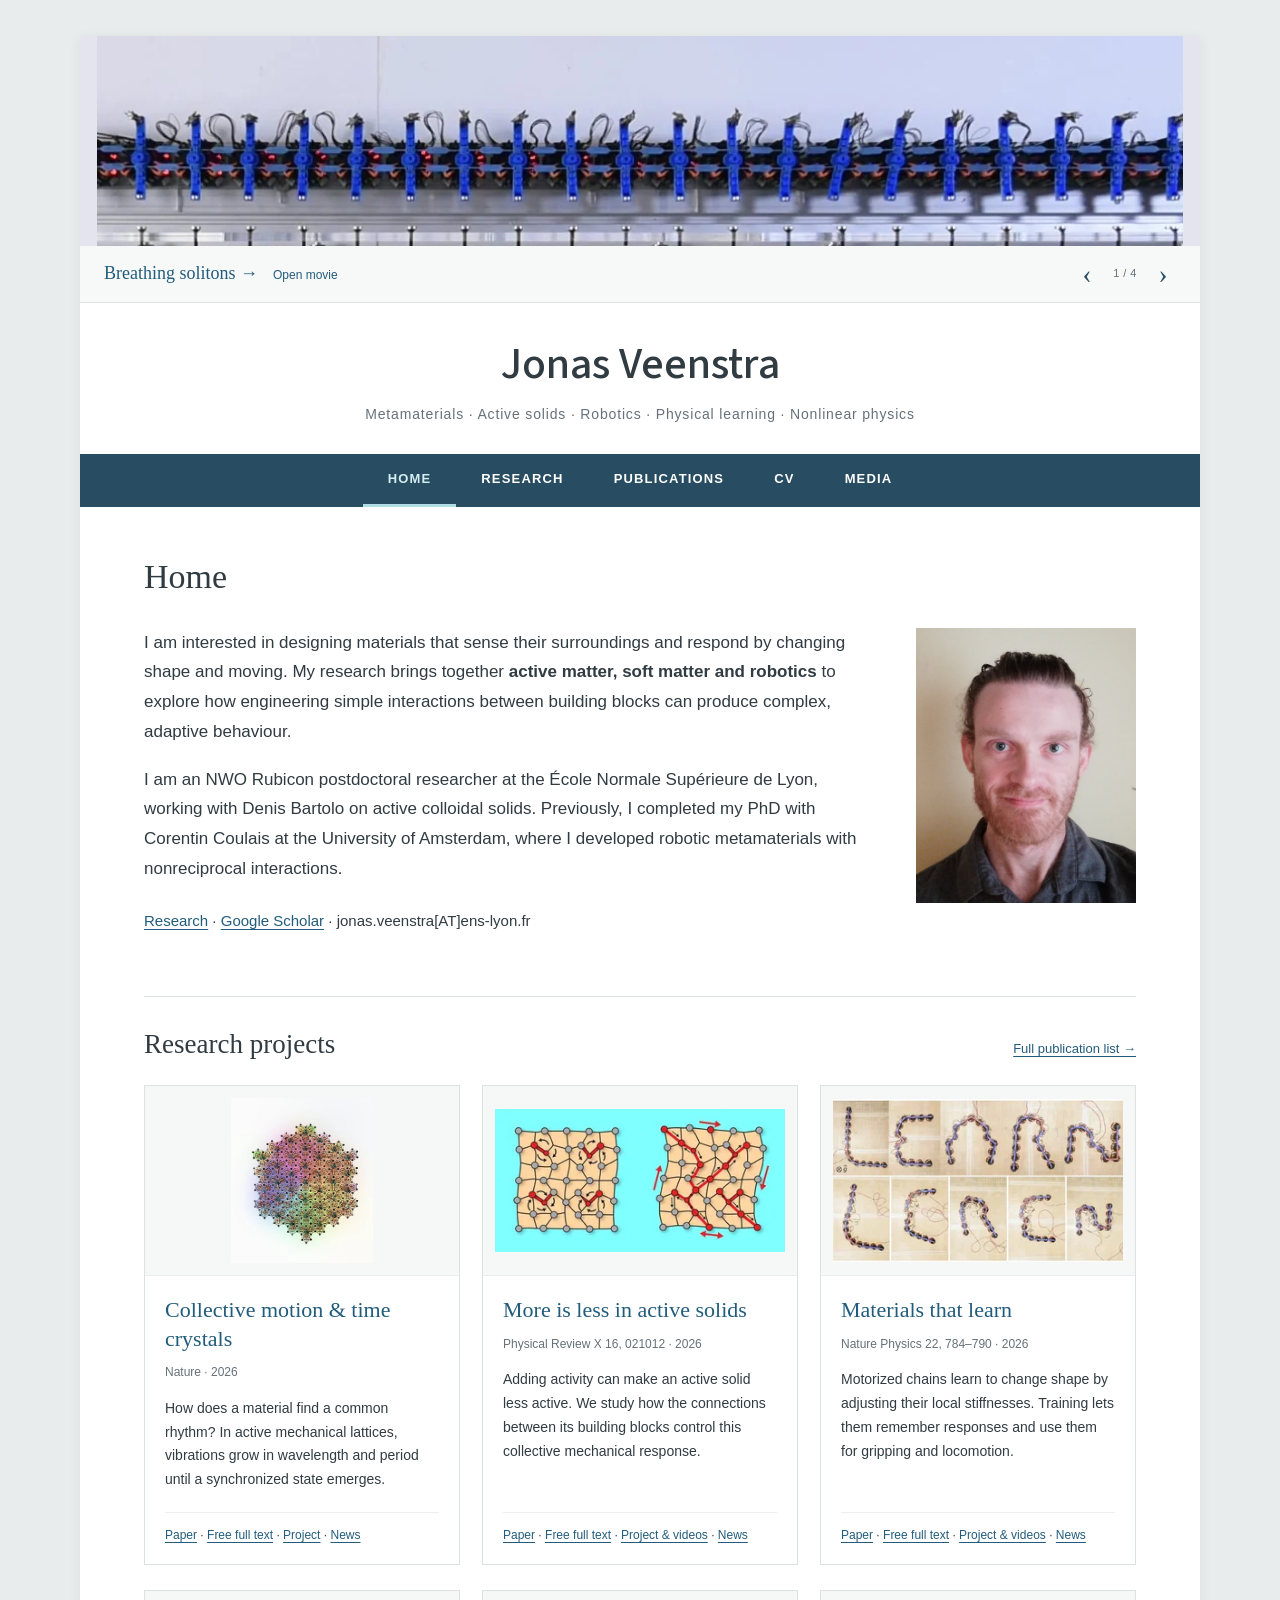
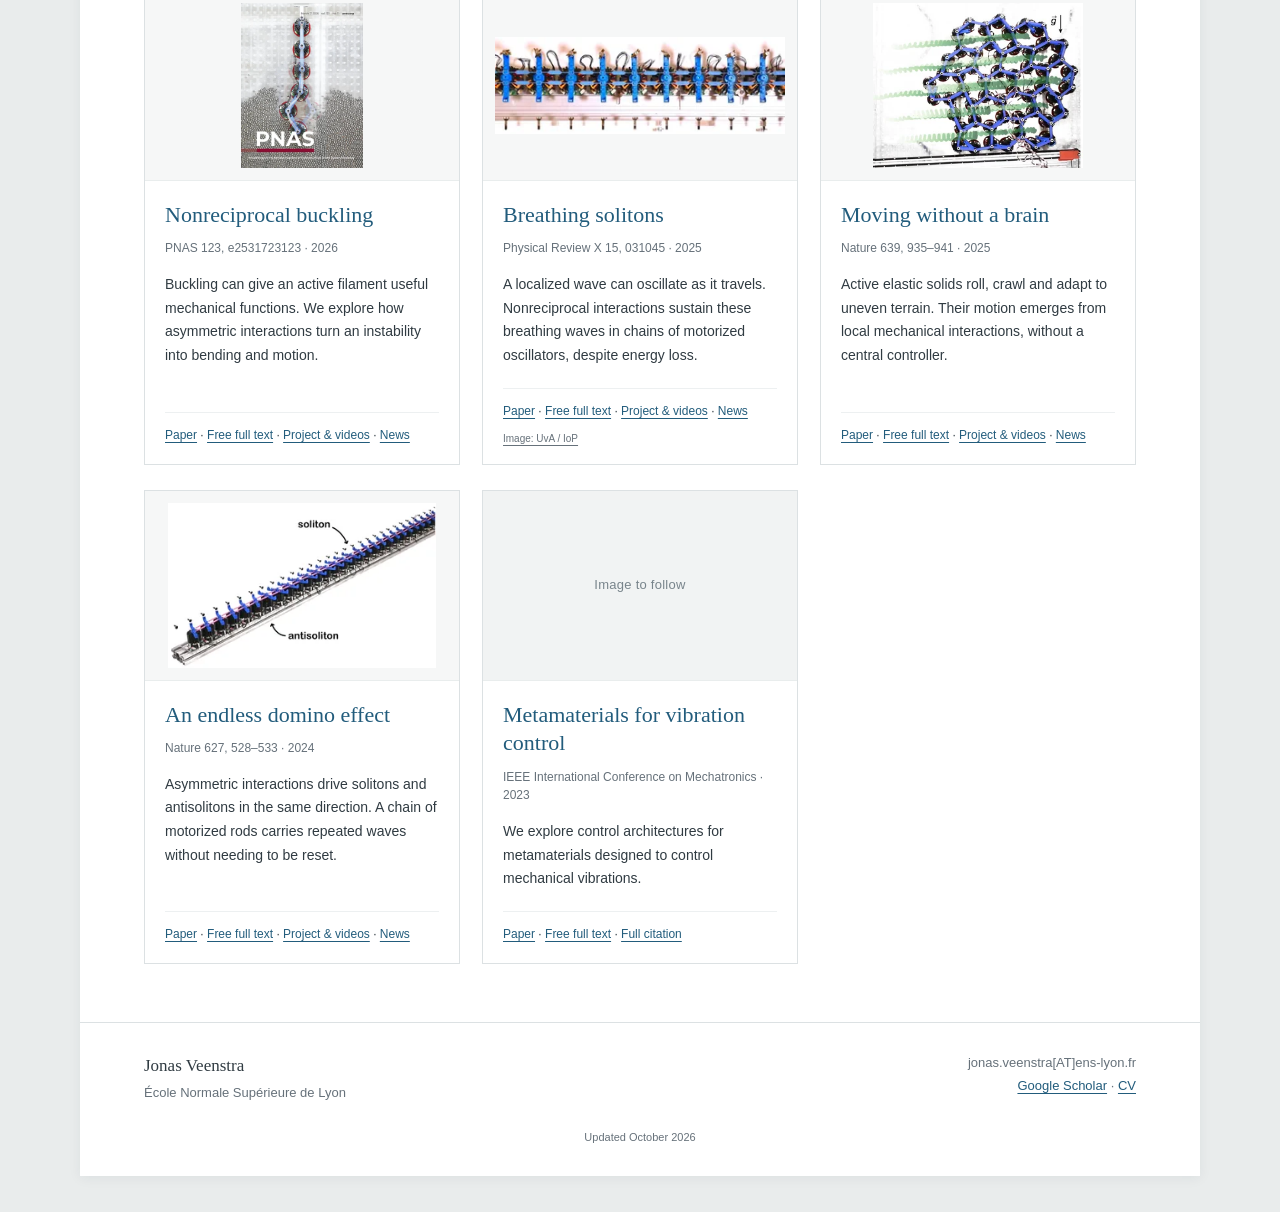
==== commit 0f8ffa6d: "Use consistent Free full text link labels" ====
--- a/index.html
+++ b/index.html
@@ -41,43 +41,43 @@
             <h3 id="tile-time-crystals"><a href="research.html#time-crystals">Collective motion &amp; time crystals</a></h3>
             <p class="project-tile-venue">Nature · 2026</p>
             <p class="project-tile-summary">How does a material find a common rhythm? In active mechanical lattices, vibrations grow in wavelength and period until a synchronized state emerges.</p>
-            <div class="project-tile-footer"><p class="project-tile-links"><a href="https://www.nature.com/articles/s41586-026-11163-6">Paper</a><span aria-hidden="true"> · </span><a href="https://arxiv.org/abs/2508.20052" title="Free preprint; may differ from the published version">arXiv (free)</a><span aria-hidden="true"> · </span><a href="research.html#time-crystals">Project</a><span aria-hidden="true"> · </span><a href="https://iop.uva.nl/content/news/2026/10/time-crystals-moving-to-an-internal-beat.html">News</a></p></div>
+            <div class="project-tile-footer"><p class="project-tile-links"><a href="https://www.nature.com/articles/s41586-026-11163-6">Paper</a><span aria-hidden="true"> · </span><a href="https://arxiv.org/abs/2508.20052" title="Free preprint; may differ from the published version">Free full text</a><span aria-hidden="true"> · </span><a href="research.html#time-crystals">Project</a><span aria-hidden="true"> · </span><a href="https://iop.uva.nl/content/news/2026/10/time-crystals-moving-to-an-internal-beat.html">News</a></p></div>
           </div></article><article class="project-tile" aria-labelledby="tile-connectivity">
           <div class="project-tile-image"><img alt="Two elastic networks with different arrangements of active connections" loading="lazy" decoding="async" src="assets/thumbnails/connectivity-320.webp?v=67d8f92da219" srcset="assets/thumbnails/connectivity-320.webp?v=67d8f92da219 320w, assets/thumbnails/connectivity-640.webp?v=f64f15166ea6 640w" sizes="(max-width: 560px) calc(100vw - 72px), (max-width: 800px) calc((100vw - 134px) / 2), (max-width: 1000px) calc((100vw - 202px) / 2), 290px" width="1000" height="494"></div><div class="project-tile-content">
             <h3 id="tile-connectivity"><a href="research.html#connectivity">More is less in active solids</a></h3>
             <p class="project-tile-venue">Physical Review X 16, 021012 · 2026</p>
             <p class="project-tile-summary">Adding activity can make an active solid less active. We study how the connections between its building blocks control this collective mechanical response.</p>
-            <div class="project-tile-footer"><p class="project-tile-links"><a href="https://doi.org/10.1103/flhb-kjyd">Paper</a><span aria-hidden="true"> · </span><a href="https://arxiv.org/abs/2504.18362" title="Free preprint; may differ from the published version">arXiv (free)</a><span aria-hidden="true"> · </span><a href="research.html#connectivity">Project &amp; videos</a><span aria-hidden="true"> · </span><a href="https://physics.aps.org/articles/v19/49">News</a></p></div>
+            <div class="project-tile-footer"><p class="project-tile-links"><a href="https://doi.org/10.1103/flhb-kjyd">Paper</a><span aria-hidden="true"> · </span><a href="https://arxiv.org/abs/2504.18362" title="Free preprint; may differ from the published version">Free full text</a><span aria-hidden="true"> · </span><a href="research.html#connectivity">Project &amp; videos</a><span aria-hidden="true"> · </span><a href="https://physics.aps.org/articles/v19/49">News</a></p></div>
           </div></article><article class="project-tile" aria-labelledby="tile-learning">
           <div class="project-tile-image"><img alt="Motorized chains trained to form the letters in LEARN" loading="lazy" decoding="async" src="assets/thumbnails/learning-320.webp?v=35b6fd316eeb" srcset="assets/thumbnails/learning-320.webp?v=35b6fd316eeb 320w, assets/thumbnails/learning-640.webp?v=5d6ec0f39a06 640w" sizes="(max-width: 560px) calc(100vw - 72px), (max-width: 800px) calc((100vw - 134px) / 2), (max-width: 1000px) calc((100vw - 202px) / 2), 290px" width="1834" height="1028"></div><div class="project-tile-content">
             <h3 id="tile-learning"><a href="research.html#learning">Materials that learn</a></h3>
             <p class="project-tile-venue">Nature Physics 22, 784–790 · 2026</p>
             <p class="project-tile-summary">Motorized chains learn to change shape by adjusting their local stiffnesses. Training lets them remember responses and use them for gripping and locomotion.</p>
-            <div class="project-tile-footer"><p class="project-tile-links"><a href="https://www.nature.com/articles/s41567-026-03226-2">Paper</a><span aria-hidden="true"> · </span><a href="https://arxiv.org/abs/2501.11958" title="Free preprint; may differ from the published version">arXiv (free)</a><span aria-hidden="true"> · </span><a href="research.html#learning">Project &amp; videos</a><span aria-hidden="true"> · </span><a href="https://iop.uva.nl/content/news/2026/04/materials-that-learn-to-change-shape.html">News</a></p></div>
+            <div class="project-tile-footer"><p class="project-tile-links"><a href="https://www.nature.com/articles/s41567-026-03226-2">Paper</a><span aria-hidden="true"> · </span><a href="https://arxiv.org/abs/2501.11958" title="Free preprint; may differ from the published version">Free full text</a><span aria-hidden="true"> · </span><a href="research.html#learning">Project &amp; videos</a><span aria-hidden="true"> · </span><a href="https://iop.uva.nl/content/news/2026/04/materials-that-learn-to-change-shape.html">News</a></p></div>
           </div></article><article class="project-tile" aria-labelledby="tile-filaments">
           <div class="project-tile-image"><img alt="PNAS cover showing a motorized filament moving through ball bearings" loading="lazy" decoding="async" src="assets/thumbnails/filaments-320.webp?v=9f6accb31b4f" srcset="assets/thumbnails/filaments-320.webp?v=9f6accb31b4f 320w, assets/thumbnails/filaments-640.webp?v=1902469bf232 640w" sizes="(max-width: 560px) calc(100vw - 72px), (max-width: 800px) calc((100vw - 134px) / 2), (max-width: 1000px) calc((100vw - 202px) / 2), 290px" width="807" height="1088"></div><div class="project-tile-content">
             <h3 id="tile-filaments"><a href="research.html#filaments">Nonreciprocal buckling</a></h3>
             <p class="project-tile-venue">PNAS 123, e2531723123 · 2026</p>
             <p class="project-tile-summary">Buckling can give an active filament useful mechanical functions. We explore how asymmetric interactions turn an instability into bending and motion.</p>
-            <div class="project-tile-footer"><p class="project-tile-links"><a href="https://www.pnas.org/doi/10.1073/pnas.2531723123">Paper</a><span aria-hidden="true"> · </span><a href="https://arxiv.org/abs/2510.14725" title="Free preprint; may differ from the published version">arXiv (free)</a><span aria-hidden="true"> · </span><a href="research.html#filaments">Project &amp; videos</a><span aria-hidden="true"> · </span><a href="https://www.uva.nl/en/shared-content/subsites/institute-of-physics/en/news/2026/04/materials---but-not-as-we-know-them.html">News</a></p></div>
+            <div class="project-tile-footer"><p class="project-tile-links"><a href="https://www.pnas.org/doi/10.1073/pnas.2531723123">Paper</a><span aria-hidden="true"> · </span><a href="https://arxiv.org/abs/2510.14725" title="Free preprint; may differ from the published version">Free full text</a><span aria-hidden="true"> · </span><a href="research.html#filaments">Project &amp; videos</a><span aria-hidden="true"> · </span><a href="https://www.uva.nl/en/shared-content/subsites/institute-of-physics/en/news/2026/04/materials---but-not-as-we-know-them.html">News</a></p></div>
           </div></article><article class="project-tile" aria-labelledby="tile-breathers">
           <div class="project-tile-image"><img alt="Close-up of blue motorized oscillators coupled by elastic bands" loading="lazy" decoding="async" src="assets/thumbnails/projects/breathers-oscillators-320.webp?v=586ec770f4ed" srcset="assets/thumbnails/projects/breathers-oscillators-320.webp?v=586ec770f4ed 320w, assets/thumbnails/projects/breathers-oscillators-640.webp?v=e9a306cfba60 640w" sizes="(max-width: 560px) calc(100vw - 72px), (max-width: 800px) calc((100vw - 134px) / 2), (max-width: 1000px) calc((100vw - 202px) / 2), 290px" width="1200" height="402"></div><div class="project-tile-content">
             <h3 id="tile-breathers"><a href="research.html#breathers">Breathing solitons</a></h3>
             <p class="project-tile-venue">Physical Review X 15, 031045 · 2025</p>
             <p class="project-tile-summary">A localized wave can oscillate as it travels. Nonreciprocal interactions sustain these breathing waves in chains of motorized oscillators, despite energy loss.</p>
-            <div class="project-tile-footer"><p class="project-tile-links"><a href="https://doi.org/10.1103/nrv2-9h8z">Paper</a><span aria-hidden="true"> · </span><a href="https://arxiv.org/abs/2405.10562" title="Free preprint; may differ from the published version">arXiv (free)</a><span aria-hidden="true"> · </span><a href="research.html#breathers">Project &amp; videos</a><span aria-hidden="true"> · </span><a href="https://iop.uva.nl/content/news/2025/08/the-wave-that-keeps-on-breathing.html">News</a></p><p class="project-tile-credit"><a href="https://iop.uva.nl/content/news/2025/08/the-wave-that-keeps-on-breathing.html">Image: UvA / IoP</a></p></div>
+            <div class="project-tile-footer"><p class="project-tile-links"><a href="https://doi.org/10.1103/nrv2-9h8z">Paper</a><span aria-hidden="true"> · </span><a href="https://arxiv.org/abs/2405.10562" title="Free preprint; may differ from the published version">Free full text</a><span aria-hidden="true"> · </span><a href="research.html#breathers">Project &amp; videos</a><span aria-hidden="true"> · </span><a href="https://iop.uva.nl/content/news/2025/08/the-wave-that-keeps-on-breathing.html">News</a></p><p class="project-tile-credit"><a href="https://iop.uva.nl/content/news/2025/08/the-wave-that-keeps-on-breathing.html">Image: UvA / IoP</a></p></div>
           </div></article><article class="project-tile" aria-labelledby="tile-locomotion">
           <div class="project-tile-image"><img alt="An active elastic lattice rolling on a treadmill" loading="lazy" decoding="async" src="assets/thumbnails/locomotion-320.webp?v=0b27184128f4" srcset="assets/thumbnails/locomotion-320.webp?v=0b27184128f4 320w, assets/thumbnails/locomotion-640.webp?v=d2872f48b293 640w" sizes="(max-width: 560px) calc(100vw - 72px), (max-width: 800px) calc((100vw - 134px) / 2), (max-width: 1000px) calc((100vw - 202px) / 2), 290px" width="1188" height="936"></div><div class="project-tile-content">
             <h3 id="tile-locomotion"><a href="research.html#locomotion">Moving without a brain</a></h3>
             <p class="project-tile-venue">Nature 639, 935–941 · 2025</p>
             <p class="project-tile-summary">Active elastic solids roll, crawl and adapt to uneven terrain. Their motion emerges from local mechanical interactions, without a central controller.</p>
-            <div class="project-tile-footer"><p class="project-tile-links"><a href="https://www.nature.com/articles/s41586-025-08646-3">Paper</a><span aria-hidden="true"> · </span><a href="https://arxiv.org/abs/2108.08837" title="Free preprint; may differ from the published version">arXiv (free)</a><span aria-hidden="true"> · </span><a href="research.html#locomotion">Project &amp; videos</a><span aria-hidden="true"> · </span><a href="https://www.uva.nl/en/shared-content/subsites/institute-of-physics/en/news/2025/03/odd-objects-that-adapt-and-move-without-a-brain.html">News</a></p></div>
+            <div class="project-tile-footer"><p class="project-tile-links"><a href="https://www.nature.com/articles/s41586-025-08646-3">Paper</a><span aria-hidden="true"> · </span><a href="https://arxiv.org/abs/2108.08837" title="Free preprint; may differ from the published version">Free full text</a><span aria-hidden="true"> · </span><a href="research.html#locomotion">Project &amp; videos</a><span aria-hidden="true"> · </span><a href="https://www.uva.nl/en/shared-content/subsites/institute-of-physics/en/news/2025/03/odd-objects-that-adapt-and-move-without-a-brain.html">News</a></p></div>
           </div></article><article class="project-tile" aria-labelledby="tile-solitons">
           <div class="project-tile-image"><img alt="An angled mechanical chain supporting a soliton and an antisoliton" loading="lazy" decoding="async" src="assets/thumbnails/solitons-320.webp?v=86b304f82339" srcset="assets/thumbnails/solitons-320.webp?v=86b304f82339 320w, assets/thumbnails/solitons-640.webp?v=4370d4c3da9c 640w" sizes="(max-width: 560px) calc(100vw - 72px), (max-width: 800px) calc((100vw - 134px) / 2), (max-width: 1000px) calc((100vw - 202px) / 2), 290px" width="2270" height="1394"></div><div class="project-tile-content">
             <h3 id="tile-solitons"><a href="research.html#solitons">An endless domino effect</a></h3>
             <p class="project-tile-venue">Nature 627, 528–533 · 2024</p>
             <p class="project-tile-summary">Asymmetric interactions drive solitons and antisolitons in the same direction. A chain of motorized rods carries repeated waves without needing to be reset.</p>
-            <div class="project-tile-footer"><p class="project-tile-links"><a href="https://www.nature.com/articles/s41586-024-07097-6">Paper</a><span aria-hidden="true"> · </span><a href="https://arxiv.org/abs/2312.03544" title="Free preprint; may differ from the published version">arXiv (free)</a><span aria-hidden="true"> · </span><a href="research.html#solitons">Project &amp; videos</a><span aria-hidden="true"> · </span><a href="https://iop.uva.nl/content/news/2024/03/an-endless-domino-effect.html">News</a></p></div>
+            <div class="project-tile-footer"><p class="project-tile-links"><a href="https://www.nature.com/articles/s41586-024-07097-6">Paper</a><span aria-hidden="true"> · </span><a href="https://arxiv.org/abs/2312.03544" title="Free preprint; may differ from the published version">Free full text</a><span aria-hidden="true"> · </span><a href="research.html#solitons">Project &amp; videos</a><span aria-hidden="true"> · </span><a href="https://iop.uva.nl/content/news/2024/03/an-endless-domino-effect.html">News</a></p></div>
           </div></article><article class="project-tile" aria-labelledby="tile-vibration-control">
           <div class="project-tile-image project-tile-placeholder"><span>Image to follow</span></div><div class="project-tile-content">
             <h3 id="tile-vibration-control"><a href="publications.html#vibration-control">Metamaterials for vibration control</a></h3>
